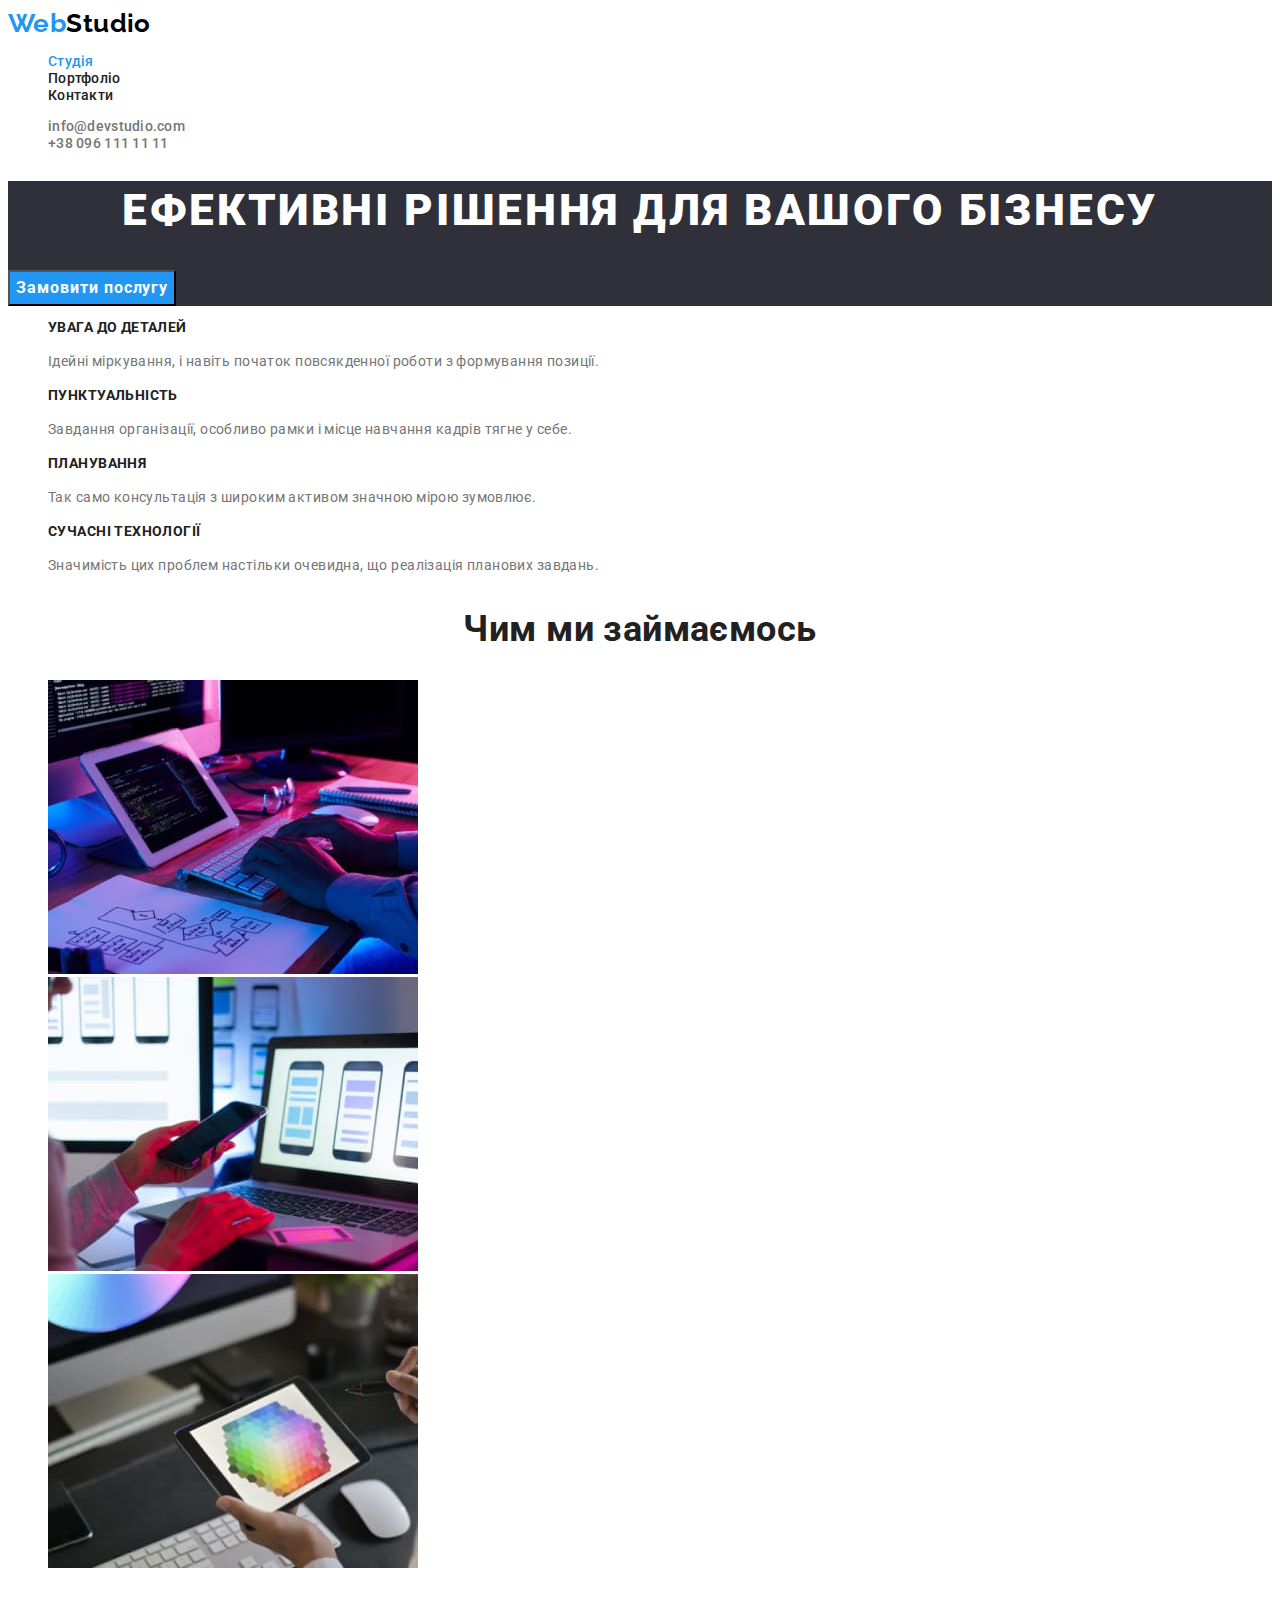
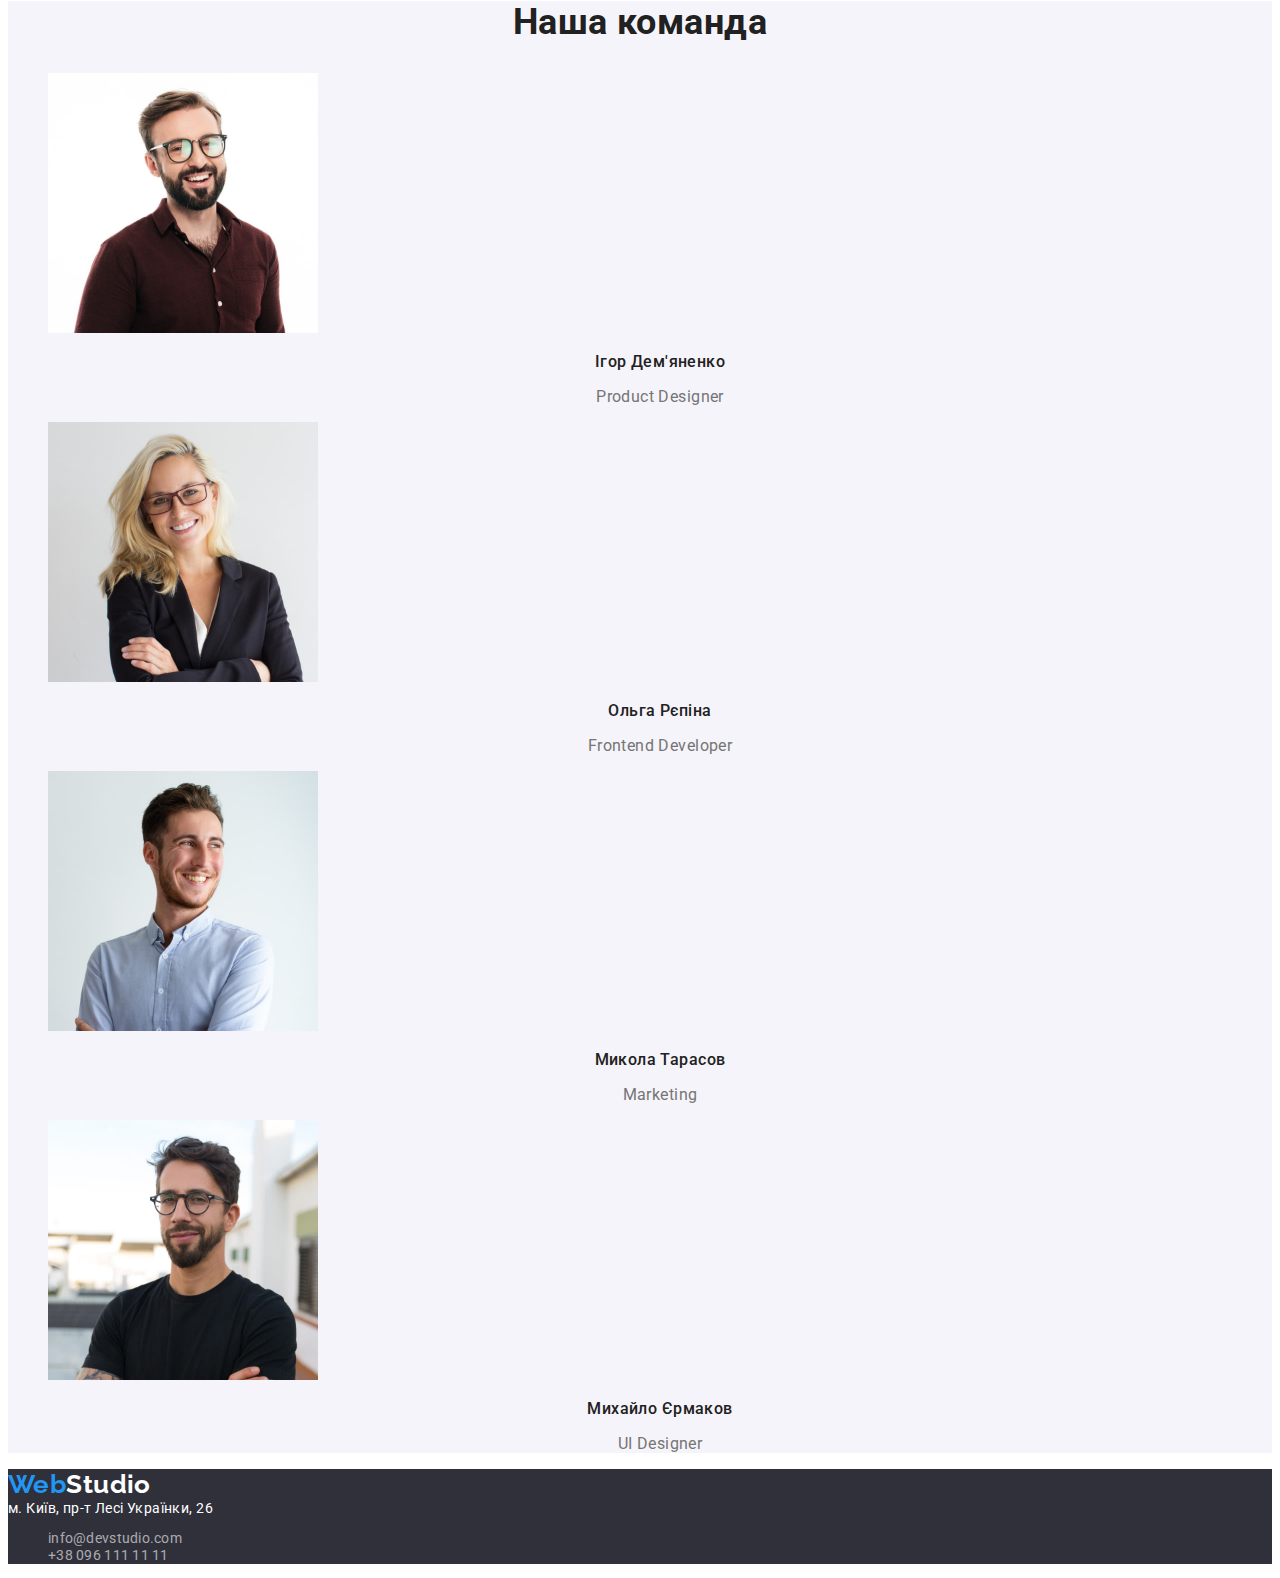
==== index.html @ 3697dd98 "Создание index.html" ====
<!DOCTYPE html>
<html lang="uk">
  <head>
    <meta charset="UTF-8" />
    <meta name="viewport" content="width=device-width, initial-scale=1.0" />
    <title>Головна</title>
    <link rel="preconnect" href="https://fonts.googleapis.com" />
    <link rel="preconnect" href="https://fonts.gstatic.com" crossorigin />
    <link
      href="https://fonts.googleapis.com/css2?family=Raleway:wght@700&family=Roboto:wght@400;500;700;900&display=swap"
      rel="stylesheet"
    />
    <link href="./css/styles.css" rel="stylesheet" />
  </head>
  <body>
    <!-- Шапка сайта -->
    <header class="page-header">
      <a class="header-logo" href=""> <span class="web">Web</span>Studio </a>
      <nav class="site-nav">
        <ul class="nav-list">
          <li><a class="nav-current" href="./index.html">Студія</a></li>
          <li><a class="nav" href="./portfolio.html">Портфоліо</a></li>
          <li><a class="nav" href="">Контакти</a></li>
        </ul>
      </nav>
      <ul class="header-contact-list">
        <li>
          <a class="header-contact-element" href="mailto:info@devstudio.com"
            >info@devstudio.com</a
          >
        </li>
        <li>
          <a class="header-contact-element" href="tel:+38-096-111-11-11"
            >+38 096 111 11 11</a
          >
        </li>
      </ul>
    </header>

    <main>
      <!-- Герой -->
      <section class="order-section">
        <h1 class="order-section-header">
          ЕФЕКТИВНІ РІШЕННЯ ДЛЯ ВАШОГО БІЗНЕСУ
        </h1>
        <button class="order-section-button" type="button">
          Замовити послугу
        </button>
      </section>

      <!-- Особенности -->
      <section class="features-section">
        <h2 class="visually-hidden">Особливості</h2>

        <ul class="feature-list">
          <li class="feature-element">
            <h3 class="feature-header">УВАГА ДО ДЕТАЛЕЙ</h3>
            <p class="feature-text">
              Ідейні міркування, і навіть початок повсякденної роботи з
              формування позиції.
            </p>
          </li>
          <li class="feature-element">
            <h3 class="feature-header">ПУНКТУАЛЬНІСТЬ</h3>
            <p class="feature-text">
              Завдання організації, особливо рамки і місце навчання кадрів тягне
              у себе.
            </p>
          </li>
          <li class="feature-element">
            <h3 class="feature-header">ПЛАНУВАННЯ</h3>
            <p class="feature-text">
              Так само консультація з широким активом значною мірою зумовлює.
            </p>
          </li>
          <li class="feature-element">
            <h3 class="feature-header">СУЧАСНІ ТЕХНОЛОГІЇ</h3>
            <p class="feature-text">
              Значимість цих проблем настільки очевидна, що реалізація планових
              завдань.
            </p>
          </li>
        </ul>
      </section>

      <!-- Примеры работ -->
      <section class="examples-section">
        <h2 class="example-header">Чим ми займаємось</h2>

        <ul class="example-list">
          <li class="example-image">
            <img
              src="./images/Programming.jpg"
              alt="Програмування"
              width="370"
            />
          </li>
          <li class="example-image">
            <img src="./images/Planning.jpg" alt="Планування" width="370" />
          </li>
          <li class="example-image">
            <img
              src="./images/Visualization.jpg"
              alt="Візуалізація"
              width="370"
            />
          </li>
        </ul>
      </section>

      <!-- Наша Команда -->
      <section class="team-section">
        <h2 class="team-header">Наша команда</h2>

        <ul class="team-list">
          <li class="team-element">
            <a href=""
              ><img
                class="team-person"
                src="./images/Product_Designer.jpg"
                alt="Product Designer"
                width="270"
            /></a>
            <h3 class="team-person-name">Ігор Дем'яненко</h3>
            <p class="team-person-position">Product Designer</p>
          </li>
          <li class="team-element">
            <a href=""
              ><img
                class="team-person"
                src="./images/Frontend_Developer.jpg"
                alt="Frontend Developer"
                width="270"
            /></a>
            <h3 class="team-person-name">Ольга Рєпіна</h3>
            <p class="team-person-position">Frontend Developer</p>
          </li>
          <li class="team-element">
            <a href=""
              ><img
                class="team-person"
                src="./images/Marketing.jpg"
                alt="Marketing"
                width="270"
            /></a>
            <h3 class="team-person-name">Микола Тарасов</h3>
            <p class="team-person-position">Marketing</p>
          </li>
          <li class="team-element">
            <a href=""
              ><img
                class="team-person"
                src="./images/UI_Designer.jpg"
                alt="UI Designer"
                width="270"
            /></a>
            <h3 class="team-person-name">Михайло Єрмаков</h3>
            <p class="team-person-position">UI Designer</p>
          </li>
        </ul>
      </section>
    </main>

    <!-- Футер -->
    <footer class="page-footer">
      <a class="footer-logo" href=""> <span class="web">Web</span>Studio </a>
      <address class="footer-contacts">
        <a
          class="footer-adress"
          href="https://www.google.com/maps/d/viewer?mid=10uSM3H-mIU3GznYo2szRIEphczw&hl=en_US&ll=50.42732700000001%2C30.538092&z=17"
          target="_blank"
          rel="noopener norefferer nofollow"
          >м. Київ, пр-т Лесі Українки, 26</a
        >
        <ul class="footer-contact-list">
          <li>
            <a class="footer-contact-element" href="mailto:info@devstudio.com"
              >info@devstudio.com</a
            >
          </li>
          <li>
            <a class="footer-contact-element" href="tel:+38-096-111-11-11"
              >+38 096 111 11 11</a
            >
          </li>
        </ul>
      </address>
    </footer>
  </body>
</html>
---- css/styles.css ----
:root {
  --darkjunglegreen-color: #212121;
  --white-color: #ffffff;
  --boulder-color: #757575;
  --azure-color: #2196f3;
  --softpeach-color: #eeeeee;
  --black-color: #000000;
  --ghostwhite-color: #f5f4fa;
  --rgbawhitehigh-color: rgba(255, 255, 255, 0.6);
  --gunmetal-color: #2f303a;
  --dawnpink-color: #ececec;
  /* Заготовка к 4 ДЗ:
    --cloud-color: #c4c4c4;
    --rgbagunmetal-color: rgba(47, 48, 58, 0.4);
    --rgbawhitelow-color: rgba(255, 255, 255, 0.1);
    --nobel-color: #afb1b8; */
}

body {
  background-color: var(--white-color);
  color: var(--darkjunglegreen-color);

  font-family: Roboto, sans-serif;
  font-size: 14px;
  letter-spacing: 0.03em;
}

.visually-hidden {
  position: absolute;
  white-space: nowrap;
  width: 1px;
  height: 1px;
  overflow: hidden;
  border: 0;
  padding: 0;
  clip: rect(0 0 0 0);
  clip-path: inset(50%);
  margin: -1px;
}

.nav-list,
.feature-list,
.example-list,
.team-list,
.filter-list,
.portfolio-list,
.navigation-list,
.footer-contact-list,
.header-contact-list {
  list-style: none;
}

/* Header */

.header-logo,
.footer-logo {
  font-family: 'Raleway', sans-serif;
  font-weight: 700;
  font-size: 26px;
  line-height: 1.19;
  text-decoration: none;
  font-style: normal;

  color: var(--black-color);
  cursor: default;
}

.web {
  color: var(--azure-color);
}

/* Main page */

.nav {
  font-weight: 500;
  line-height: 1.14;
  letter-spacing: 0.02em;

  text-decoration: none;

  color: var(--darkjunglegreen-color);
}

.nav:hover,
.nav:focus {
  color: var(--azure-color);
}

.nav-current {
  font-weight: 500;
  line-height: 1.14;
  letter-spacing: 0.02em;

  text-decoration: none;

  color: var(--azure-color);
}

.nav-current:hover,
.nav-current:focus {
  color: var(--azure-color);
}

.header-contact-element {
  font-weight: 500;
  line-height: 1.14;
  letter-spacing: 0.02em;
  text-decoration: none;

  color: var(--boulder-color);
}

.header-contact-element:hover,
.header-contact-element:focus {
  color: var(--azure-color);
}

.order-section {
  background-color: var(--gunmetal-color);
}

.order-section-header {
  font-weight: 900;
  font-size: 44px;
  line-height: 1.36;

  text-align: center;
  letter-spacing: 0.06em;
  text-transform: uppercase;

  color: var(--white-color);
}

.order-section-button {
  font-family: 'Roboto', sans-serif;
  font-weight: 700;
  font-size: 16px;
  line-height: 1.87;
  letter-spacing: 0.06em;

  color: var(--white-color);
  background-color: var(--azure-color);
  cursor: pointer;
}

.order-section-button:hover,
.order-section-button:focus {
  background-color: #007ec7;
  cursor: pointer;
}

.feature-header {
  font-weight: 700;
  font-size: 14px;
  line-height: 1.14;
  text-transform: uppercase;

  color: var(--darkjunglegreen-color);
}

.feature-text {
  line-height: 1.71;

  font-style: normal;

  color: var(--boulder-color);
}

.example-header,
.team-header {
  font-weight: 700;
  font-size: 36px;
  line-height: 1.17;
  text-align: center;

  color: var(--darkjunglegreen-color);
}

.team-section {
  background-color: var(--ghostwhite-color);
}

.team-person-name {
  font-weight: 500;
  font-size: 16px;
  line-height: 1.19;

  text-align: center;

  color: var(--darkjunglegreen-color);
}

.team-person-position {
  font-size: 16px;
  line-height: 1.19;

  text-align: center;
  font-style: normal;

  color: var(--boulder-color);
}

/* Portfolio page */
.portfolio-main {
  border-top: 1px solid var(--white-color);
}

.filter-button {
  font-family: 'Roboto', sans-serif;
  font-weight: 500;
  font-size: 16px;
  line-height: 1.62;
  letter-spacing: 0.03em;

  border-radius: 4px;

  color: var(--darkjunglegreen-color);
  background-color: var(--ghostwhite-color);
  border: none;
}
.filter-button:hover,
.filter-button:focus {
  color: var(--white-color);
  background-color: var(--azure-color);
  cursor: pointer;
}

.portfolio-element {
  border: 1px solid var(--dawnpink-color);
}

.portfolio-element-name {
  font-weight: 700;
  font-size: 18px;
  line-height: 2;
  letter-spacing: 0.06em;

  color: var(--darkjunglegreen-color);
}

.portfolio-element-text {
  font-size: 16px;
  line-height: 1.88;
  font-style: normal;

  color: var(--boulder-color);
}
/* Footer */

.page-footer {
  background-color: var(--gunmetal-color);
}

.footer-logo {
  color: var(--white-color);
}

.footer-adress {
  line-height: 1.17;
  text-decoration: none;
  font-style: normal;

  color: var(--white-color);
}

.footer-contact-element {
  line-height: 1.14;
  letter-spacing: 0.02em;
  text-decoration: none;
  font-style: normal;

  color: var(--rgbawhitehigh-color);
}

.footer-contact-element:hover .footer-contact-element:focus {
  color: var(--azure-color);
}
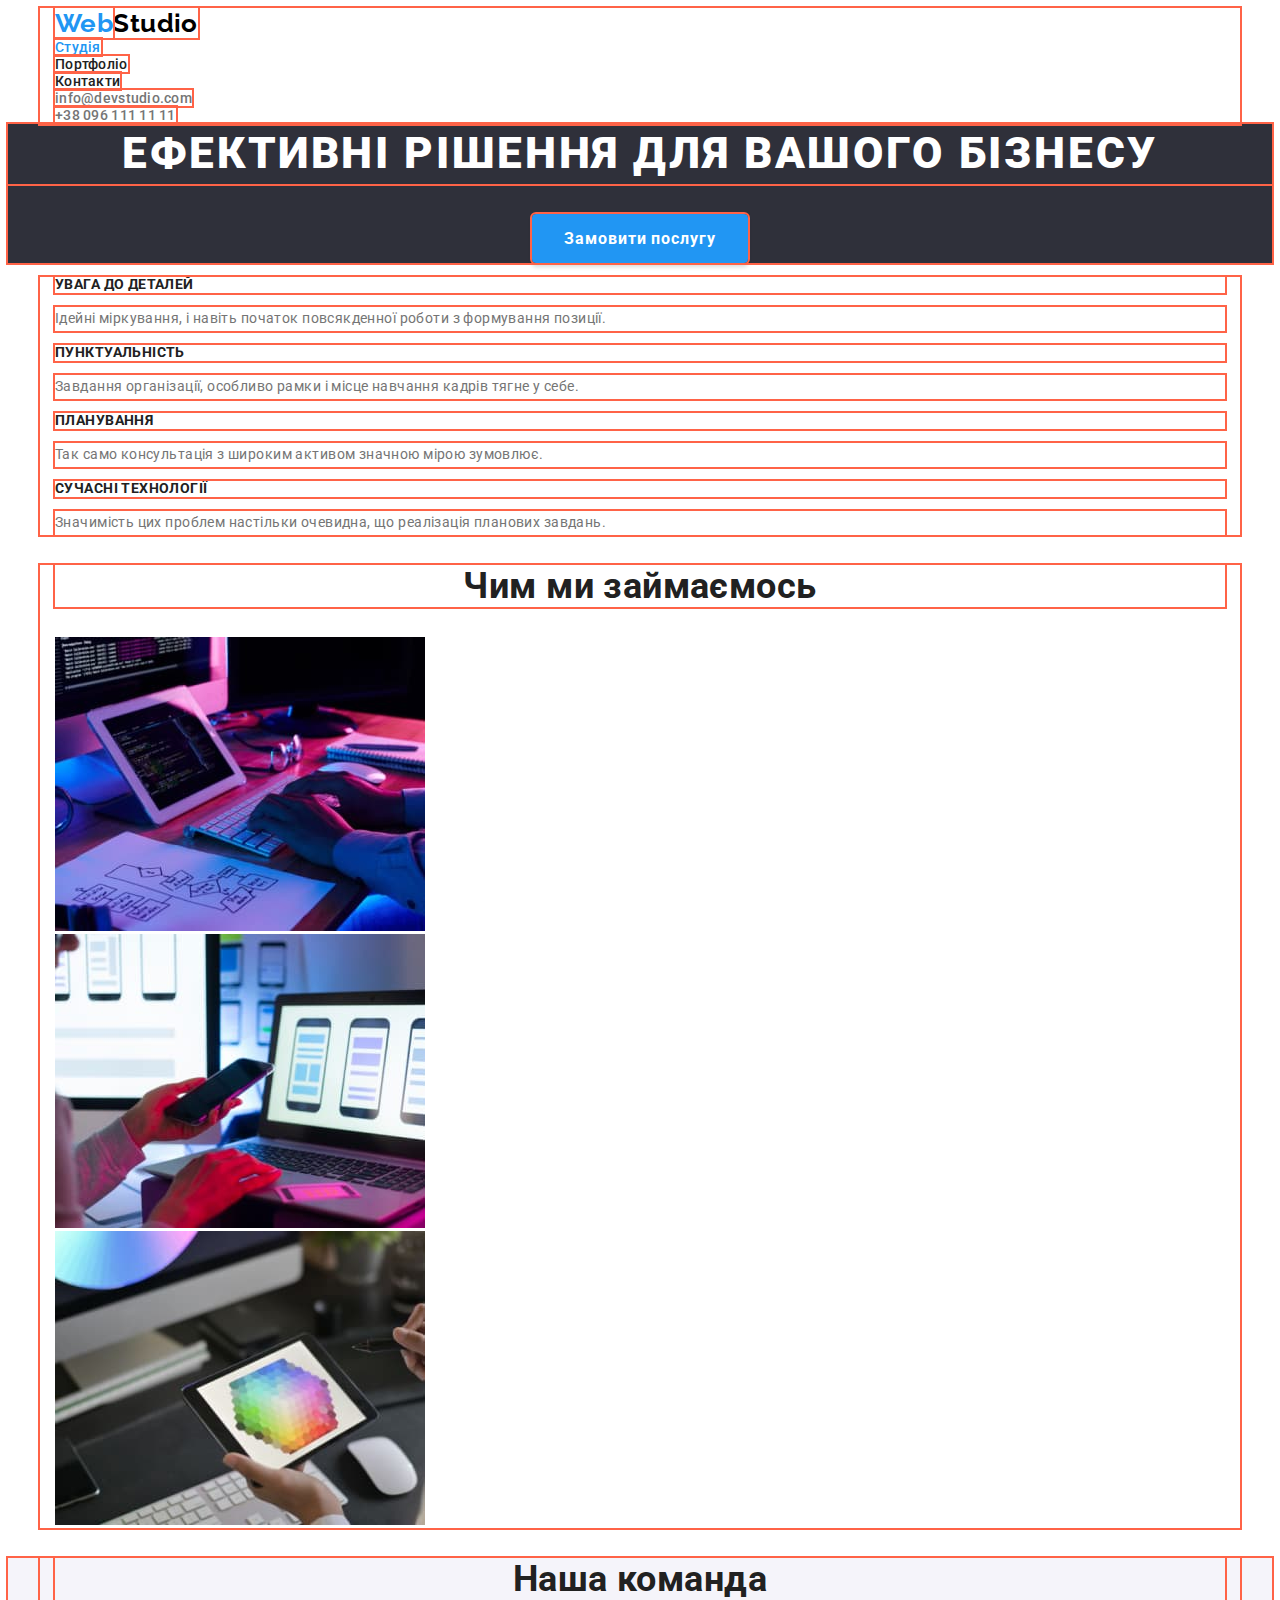
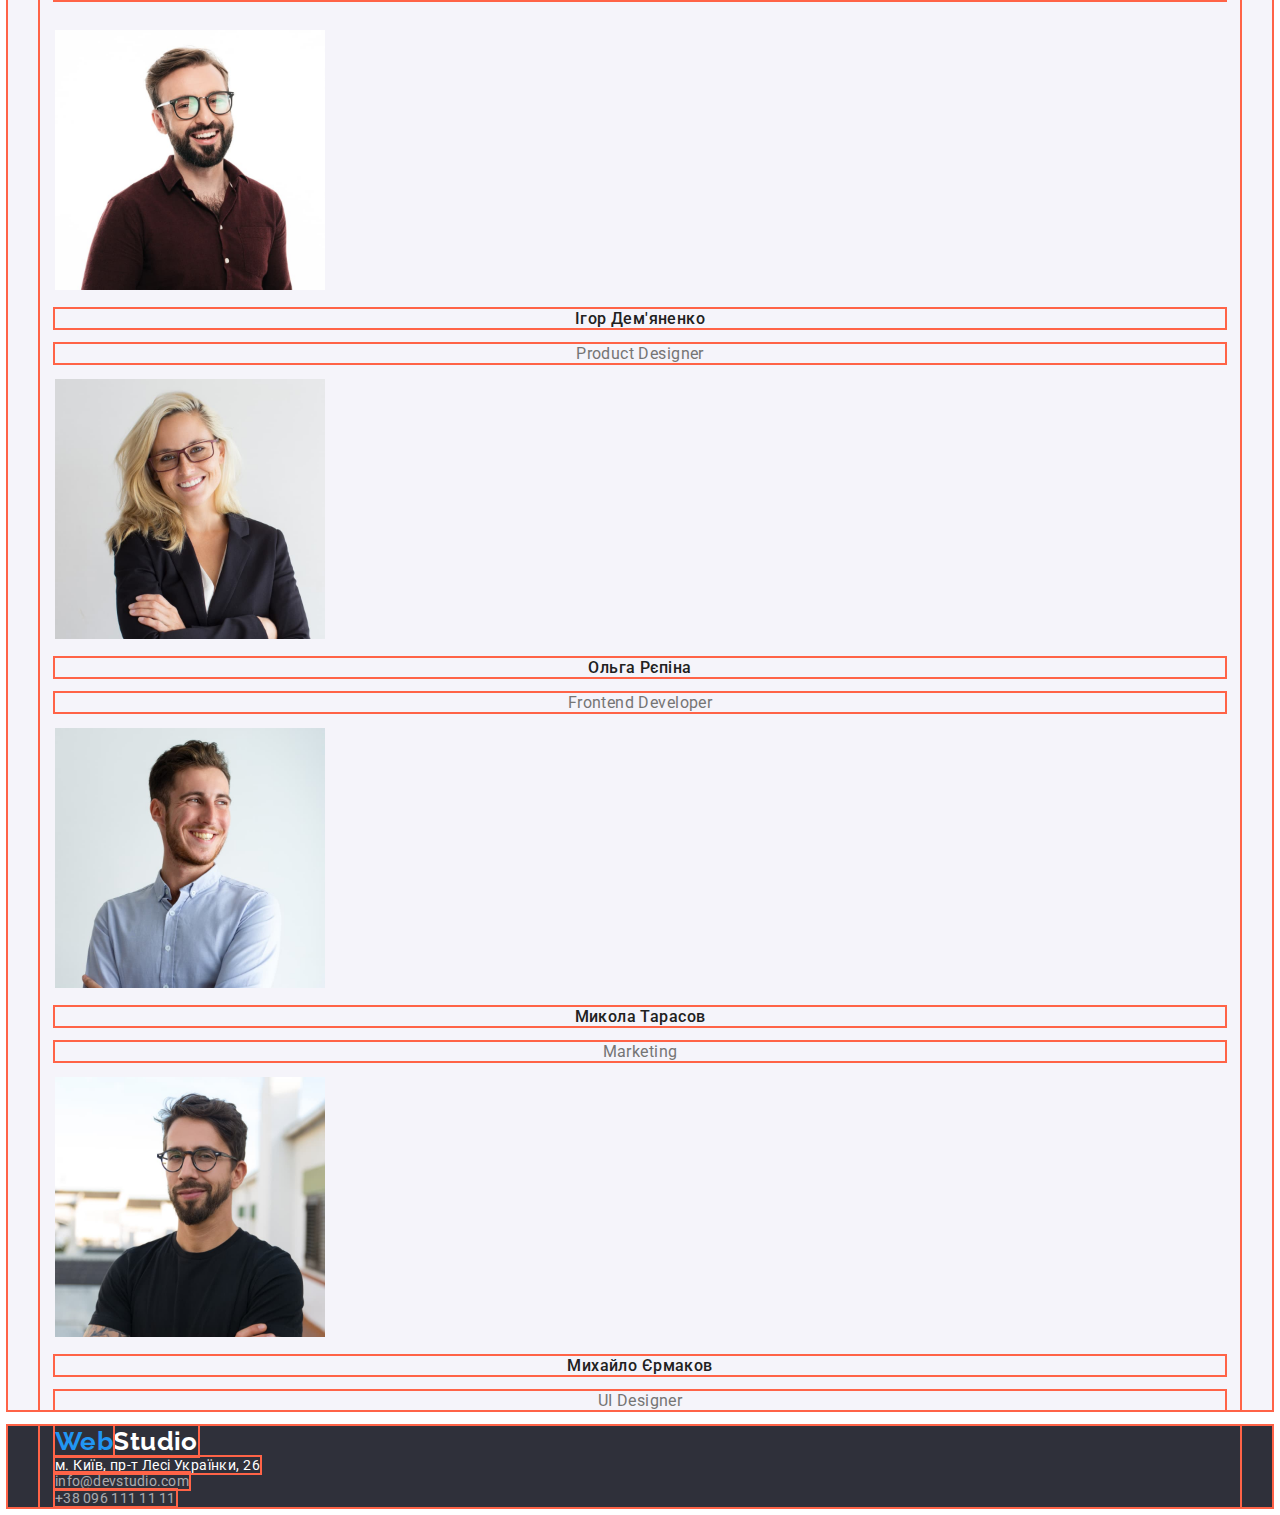
==== commit 5c21549b: "Добавление разметки" ====
--- a/index.html
+++ b/index.html
@@ -10,11 +10,13 @@
       href="https://fonts.googleapis.com/css2?family=Raleway:wght@700&family=Roboto:wght@400;500;700;900&display=swap"
       rel="stylesheet"
     />
+    <link rel="stylesheet" href="https://cdnjs.cloudflare.com/ajax/libs/modern-normalize/1.1.0/modern-normalize.min.css" integrity="sha512-wpPYUAdjBVSE4KJnH1VR1HeZfpl1ub8YT/NKx4PuQ5NmX2tKuGu6U/JRp5y+Y8XG2tV+wKQpNHVUX03MfMFn9Q==" crossorigin="anonymous" referrerpolicy="no-referrer" />
     <link href="./css/styles.css" rel="stylesheet" />
   </head>
   <body>
-    <!-- Шапка сайта -->
+    <!-- Шапка сайта -->  
     <header class="page-header">
+      <div class="container">
       <a class="header-logo" href=""> <span class="web">Web</span>Studio </a>
       <nav class="site-nav">
         <ul class="nav-list">
@@ -35,8 +37,9 @@
           >
         </li>
       </ul>
+    </div>
     </header>
-
+  
     <main>
       <!-- Герой -->
       <section class="order-section">
@@ -50,8 +53,8 @@
 
       <!-- Особенности -->
       <section class="features-section">
+        <div class="container">
         <h2 class="visually-hidden">Особливості</h2>
-
         <ul class="feature-list">
           <li class="feature-element">
             <h3 class="feature-header">УВАГА ДО ДЕТАЛЕЙ</h3>
@@ -81,12 +84,13 @@
             </p>
           </li>
         </ul>
+      </div>
       </section>
 
       <!-- Примеры работ -->
       <section class="examples-section">
-        <h2 class="example-header">Чим ми займаємось</h2>
-
+        <div class="container">
+          <h2 class="example-header">Чим ми займаємось</h2>
         <ul class="example-list">
           <li class="example-image">
             <img
@@ -106,12 +110,13 @@
             />
           </li>
         </ul>
+      </div>
       </section>
 
       <!-- Наша Команда -->
       <section class="team-section">
+      <div class="container"> 
         <h2 class="team-header">Наша команда</h2>
-
         <ul class="team-list">
           <li class="team-element">
             <a href=""
@@ -158,11 +163,13 @@
             <p class="team-person-position">UI Designer</p>
           </li>
         </ul>
+      </div>
       </section>
     </main>
 
     <!-- Футер -->
     <footer class="page-footer">
+      <div class="container">
       <a class="footer-logo" href=""> <span class="web">Web</span>Studio </a>
       <address class="footer-contacts">
         <a
@@ -185,6 +192,7 @@
           </li>
         </ul>
       </address>
+    </div>
     </footer>
   </body>
 </html>
--- a/css/styles.css
+++ b/css/styles.css
@@ -23,7 +23,13 @@
   font-family: Roboto, sans-serif;
   font-size: 14px;
   letter-spacing: 0.03em;
-}
+  box-sizing: border-box;
+}
+
+.section {
+  padding: 94px 0;
+}
+
 
 .visually-hidden {
   position: absolute;
@@ -47,7 +53,22 @@
 .navigation-list,
 .footer-contact-list,
 .header-contact-list {
+  padding: 0;
+  margin: 0;
   list-style: none;
+}
+
+.h1, .h2, .h3, .p {
+  margin-top: 0;
+  margin-bottom: 0;
+}
+
+.container {
+  box-sizing: border-box;
+  width: 1200px;
+  margin: 0 auto;
+  padding: 0 15px;
+  outline: 2px solid tomato;
 }
 
 /* Header */
@@ -63,10 +84,12 @@
 
   color: var(--black-color);
   cursor: default;
+  outline: 2px solid tomato;
 }
 
 .web {
   color: var(--azure-color);
+  outline: 2px solid tomato;
 }
 
 /* Main page */
@@ -79,6 +102,7 @@
   text-decoration: none;
 
   color: var(--darkjunglegreen-color);
+  outline: 2px solid tomato;
 }
 
 .nav:hover,
@@ -94,6 +118,7 @@
   text-decoration: none;
 
   color: var(--azure-color);
+  outline: 2px solid tomato;
 }
 
 .nav-current:hover,
@@ -108,6 +133,7 @@
   text-decoration: none;
 
   color: var(--boulder-color);
+  outline: 2px solid tomato;
 }
 
 .header-contact-element:hover,
@@ -116,19 +142,23 @@
 }
 
 .order-section {
+  text-align: center;
   background-color: var(--gunmetal-color);
+  outline: 2px solid tomato;
 }
 
 .order-section-header {
+  margin-top: 0;
+  margin-bottom: 30px;
   font-weight: 900;
   font-size: 44px;
   line-height: 1.36;
 
-  text-align: center;
   letter-spacing: 0.06em;
   text-transform: uppercase;
 
   color: var(--white-color);
+  outline: 2px solid tomato;
 }
 
 .order-section-button {
@@ -137,10 +167,16 @@
   font-size: 16px;
   line-height: 1.87;
   letter-spacing: 0.06em;
-
+  
+  border-radius: 4px;
+  padding: 10px 32px;
+  border: none;
+
+  box-shadow: 0px 4px 4px rgba(0, 0, 0, 0.15);
   color: var(--white-color);
   background-color: var(--azure-color);
   cursor: pointer;
+  outline: 2px solid tomato;
 }
 
 .order-section-button:hover,
@@ -156,6 +192,7 @@
   text-transform: uppercase;
 
   color: var(--darkjunglegreen-color);
+  outline: 2px solid tomato;
 }
 
 .feature-text {
@@ -164,6 +201,7 @@
   font-style: normal;
 
   color: var(--boulder-color);
+  outline: 2px solid tomato;
 }
 
 .example-header,
@@ -174,10 +212,12 @@
   text-align: center;
 
   color: var(--darkjunglegreen-color);
+  outline: 2px solid tomato;
 }
 
 .team-section {
   background-color: var(--ghostwhite-color);
+  outline: 2px solid tomato;
 }
 
 .team-person-name {
@@ -188,6 +228,7 @@
   text-align: center;
 
   color: var(--darkjunglegreen-color);
+  outline: 2px solid tomato;
 }
 
 .team-person-position {
@@ -198,11 +239,13 @@
   font-style: normal;
 
   color: var(--boulder-color);
+  outline: 2px solid tomato;
 }
 
 /* Portfolio page */
 .portfolio-main {
   border-top: 1px solid var(--white-color);
+  outline: 2px solid tomato;
 }
 
 .filter-button {
@@ -211,13 +254,17 @@
   font-size: 16px;
   line-height: 1.62;
   letter-spacing: 0.03em;
+  text-align: center;
 
   border-radius: 4px;
+  padding: 6px 22px;
 
   color: var(--darkjunglegreen-color);
   background-color: var(--ghostwhite-color);
   border: none;
-}
+  outline: 2px solid tomato;
+}
+
 .filter-button:hover,
 .filter-button:focus {
   color: var(--white-color);
@@ -225,8 +272,33 @@
   cursor: pointer;
 }
 
+.filter-button-active {
+  font-family: 'Roboto', sans-serif;
+  font-weight: 500;
+  font-size: 16px;
+  line-height: 1.62;
+  letter-spacing: 0.03em;
+  text-align: center;
+
+  border-radius: 4px;
+  padding: 6px 25px;
+  box-shadow: 0px 3px 1px rgba(0, 0, 0, 0.1), 0px 1px 2px rgba(0, 0, 0, 0.08), 0px 2px 2px rgba(0, 0, 0, 0.12); 
+
+  color: var(--white-color);
+  background-color: var(--azure-color);
+  border: none;
+  outline: 2px solid tomato;
+}
+
+.filter-button-active:hover,
+.filter-button-active:focus {
+  background-color: #007ec7;
+  cursor: pointer;
+}
+
 .portfolio-element {
   border: 1px solid var(--dawnpink-color);
+  outline: 2px solid tomato;
 }
 
 .portfolio-element-name {
@@ -236,6 +308,7 @@
   letter-spacing: 0.06em;
 
   color: var(--darkjunglegreen-color);
+  outline: 2px solid tomato;
 }
 
 .portfolio-element-text {
@@ -244,15 +317,18 @@
   font-style: normal;
 
   color: var(--boulder-color);
+  outline: 2px solid tomato;
 }
 /* Footer */
 
 .page-footer {
   background-color: var(--gunmetal-color);
+  outline: 2px solid tomato;
 }
 
 .footer-logo {
   color: var(--white-color);
+  outline: 2px solid tomato;
 }
 
 .footer-adress {
@@ -261,6 +337,7 @@
   font-style: normal;
 
   color: var(--white-color);
+  outline: 2px solid tomato;
 }
 
 .footer-contact-element {
@@ -270,8 +347,10 @@
   font-style: normal;
 
   color: var(--rgbawhitehigh-color);
-}
-
-.footer-contact-element:hover .footer-contact-element:focus {
-  color: var(--azure-color);
-}
+  outline: 2px solid tomato;
+}
+
+.footer-contact-element:hover 
+.footer-contact-element:focus {
+  color: var(--azure-color);
+}
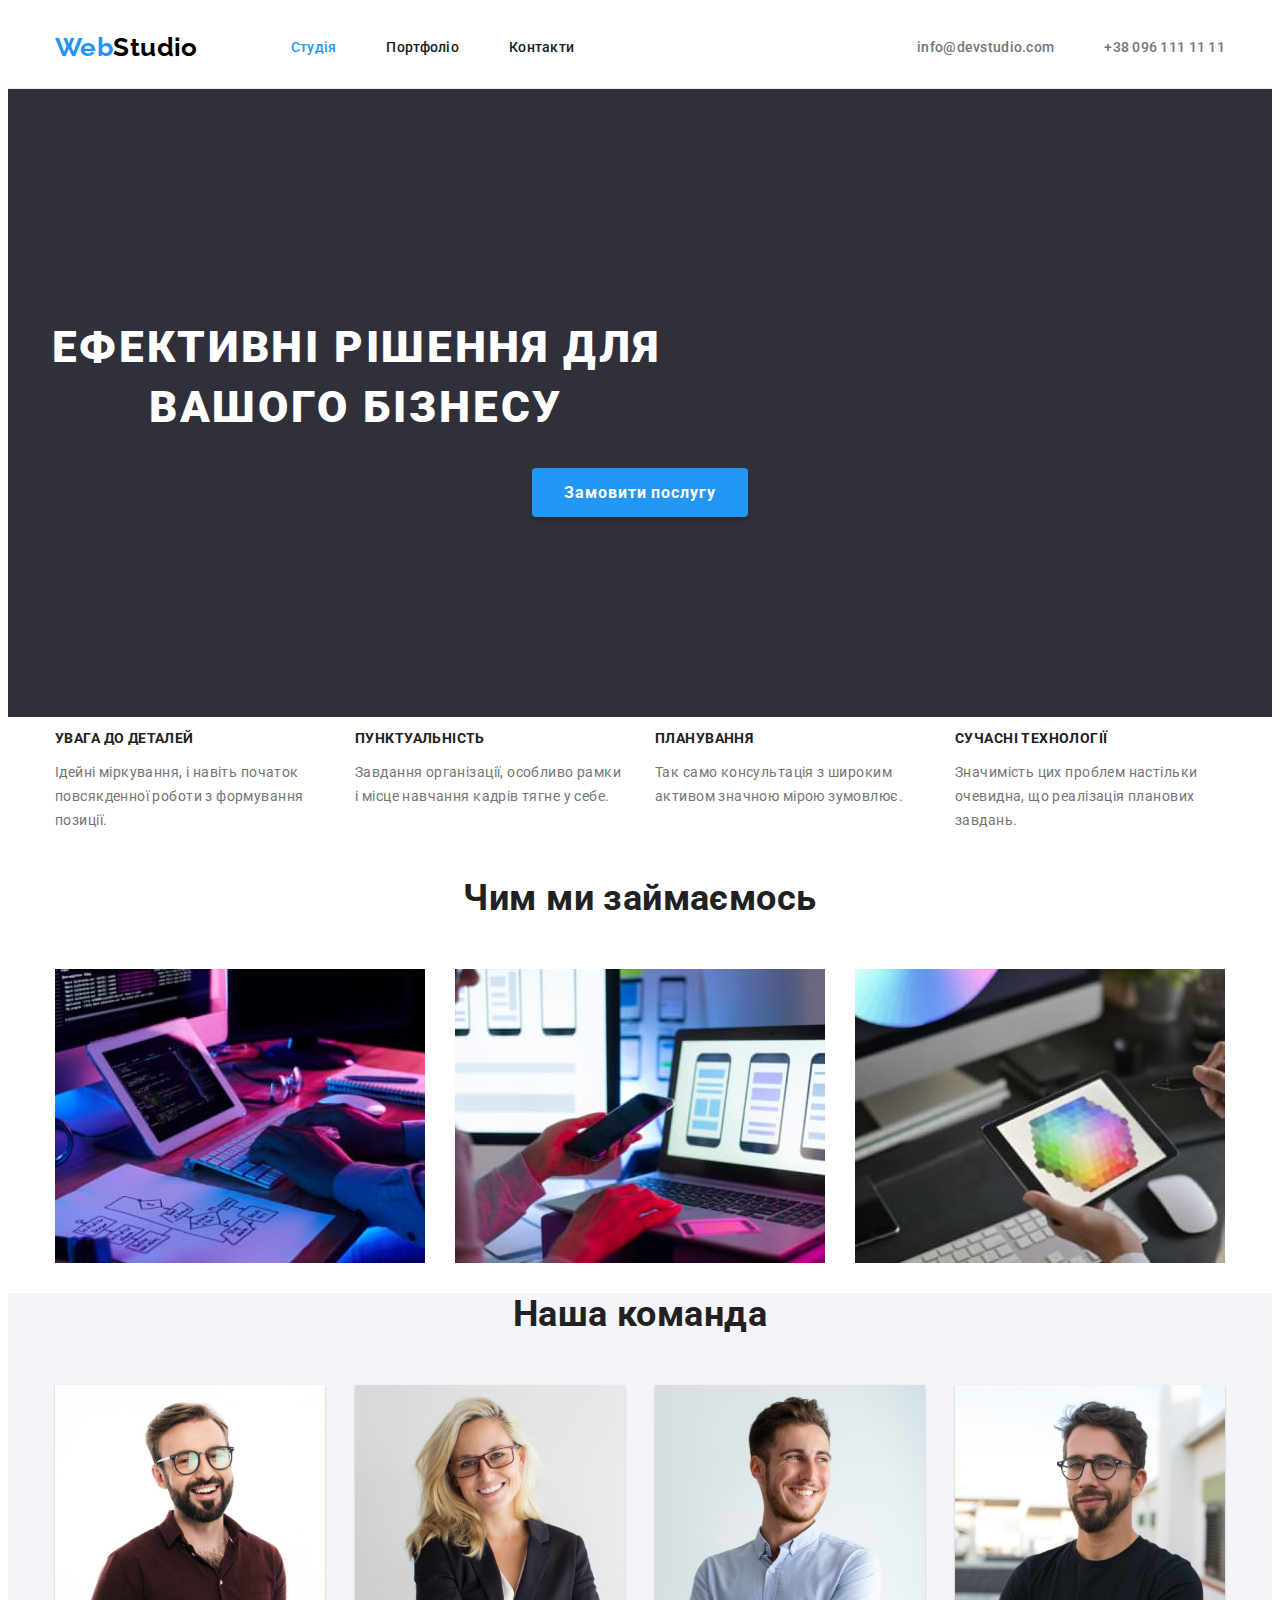
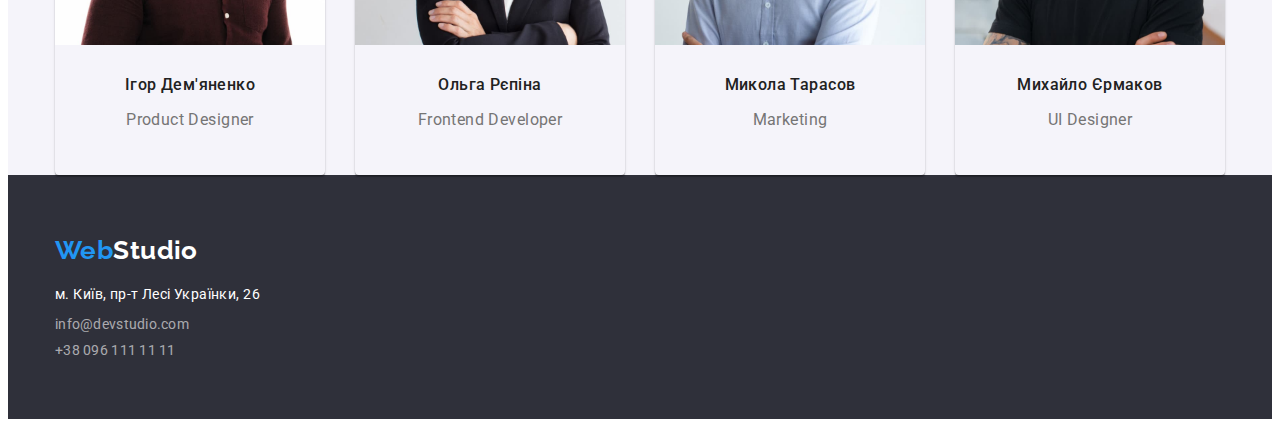
==== commit ffc546dc: "Добавление разметки" ====
--- a/index.html
+++ b/index.html
@@ -16,7 +16,7 @@
   <body>
     <!-- Шапка сайта -->  
     <header class="page-header">
-      <div class="container">
+      <div class="container header-container">
       <a class="header-logo" href=""> <span class="web">Web</span>Studio </a>
       <nav class="site-nav">
         <ul class="nav-list">
@@ -40,7 +40,7 @@
     </div>
     </header>
   
-    <main>
+    <main class="page-main">
       <!-- Герой -->
       <section class="order-section">
         <h1 class="order-section-header">
@@ -169,7 +169,7 @@
 
     <!-- Футер -->
     <footer class="page-footer">
-      <div class="container">
+      <div class="container footer-container">
       <a class="footer-logo" href=""> <span class="web">Web</span>Studio </a>
       <address class="footer-contacts">
         <a
--- a/css/styles.css
+++ b/css/styles.css
@@ -23,13 +23,11 @@
   font-family: Roboto, sans-serif;
   font-size: 14px;
   letter-spacing: 0.03em;
-  box-sizing: border-box;
 }
 
 .section {
   padding: 94px 0;
 }
-
 
 .visually-hidden {
   position: absolute;
@@ -40,7 +38,7 @@
   border: 0;
   padding: 0;
   clip: rect(0 0 0 0);
-  clip-path: inset(50%);
+  clip-path: inset(100%);
   margin: -1px;
 }
 
@@ -58,7 +56,8 @@
   list-style: none;
 }
 
-.h1, .h2, .h3, .p {
+.ul .h1, .h2, .h3, .p {
+  list-style: none;
   margin-top: 0;
   margin-bottom: 0;
 }
@@ -68,10 +67,28 @@
   width: 1200px;
   margin: 0 auto;
   padding: 0 15px;
-  outline: 2px solid tomato;
+}
+
+img {
+  display: block;
+  max-width: 100%;
+  height: auto;
 }
 
 /* Header */
+.page-header {
+  justify-content: center;
+  align-items: center;
+  border-bottom: 1px solid var(--dawnpink-color);
+}
+.container.header-container {
+  display: flex;
+  align-items: center;
+}
+.site-nav {
+  display: flex;
+  align-items: center;
+}
 
 .header-logo,
 .footer-logo {
@@ -84,12 +101,27 @@
 
   color: var(--black-color);
   cursor: default;
-  outline: 2px solid tomato;
+}
+
+.header-logo {
+  padding-top: 24px;
+  padding-bottom: 25px;
+}
+
+.nav-list {
+  margin-left: 93px;
+  display: flex;
+gap: 50px;
+}
+
+.header-contact-list {
+  display: flex;
+  gap: 50px;
+  margin-left: auto;
 }
 
 .web {
   color: var(--azure-color);
-  outline: 2px solid tomato;
 }
 
 /* Main page */
@@ -102,7 +134,6 @@
   text-decoration: none;
 
   color: var(--darkjunglegreen-color);
-  outline: 2px solid tomato;
 }
 
 .nav:hover,
@@ -118,7 +149,6 @@
   text-decoration: none;
 
   color: var(--azure-color);
-  outline: 2px solid tomato;
 }
 
 .nav-current:hover,
@@ -133,7 +163,6 @@
   text-decoration: none;
 
   color: var(--boulder-color);
-  outline: 2px solid tomato;
 }
 
 .header-contact-element:hover,
@@ -141,24 +170,28 @@
   color: var(--azure-color);
 }
 
+.page-main {
+  flex-direction: column;
+}
+
 .order-section {
   text-align: center;
+  padding: 200px 0;
   background-color: var(--gunmetal-color);
-  outline: 2px solid tomato;
 }
 
 .order-section-header {
-  margin-top: 0;
-  margin-bottom: 30px;
+  margin: 0, auto, 30px;
+  width: 696px;
   font-weight: 900;
   font-size: 44px;
   line-height: 1.36;
+ 
 
   letter-spacing: 0.06em;
   text-transform: uppercase;
 
   color: var(--white-color);
-  outline: 2px solid tomato;
 }
 
 .order-section-button {
@@ -176,13 +209,22 @@
   color: var(--white-color);
   background-color: var(--azure-color);
   cursor: pointer;
-  outline: 2px solid tomato;
 }
 
 .order-section-button:hover,
 .order-section-button:focus {
   background-color: #007ec7;
   cursor: pointer;
+}
+
+.feature-list {
+  display: flex;
+  width: 100%;
+  gap: 30px;
+}
+
+.feature-element {
+  width: 270px;
 }
 
 .feature-header {
@@ -192,16 +234,15 @@
   text-transform: uppercase;
 
   color: var(--darkjunglegreen-color);
-  outline: 2px solid tomato;
 }
 
 .feature-text {
   line-height: 1.71;
+  margin: 10px, 0, 0;
 
   font-style: normal;
 
   color: var(--boulder-color);
-  outline: 2px solid tomato;
 }
 
 .example-header,
@@ -212,15 +253,36 @@
   text-align: center;
 
   color: var(--darkjunglegreen-color);
-  outline: 2px solid tomato;
+}
+
+.team-header {
+  margin-bottom: 50px;
+}
+
+.example-list {
+  display: flex;
+  gap: 30px;
+  margin-top: 50px;
 }
 
 .team-section {
   background-color: var(--ghostwhite-color);
-  outline: 2px solid tomato;
+}
+
+.team-list {
+  display: flex;
+  gap: 30px;
+}
+
+.team-element {
+  box-shadow: 0px 1px 3px rgba(0, 0, 0, 0.12), 0px 1px 1px rgba(0, 0, 0, 0.14),
+  0px 2px 1px rgba(0, 0, 0, 0.2);
+border-radius: 0px 0px 4px 4px;
+
 }
 
 .team-person-name {
+  margin: 30px 0 10px;
   font-weight: 500;
   font-size: 16px;
   line-height: 1.19;
@@ -228,10 +290,10 @@
   text-align: center;
 
   color: var(--darkjunglegreen-color);
-  outline: 2px solid tomato;
 }
 
 .team-person-position {
+  padding-bottom: 30px;
   font-size: 16px;
   line-height: 1.19;
 
@@ -239,13 +301,18 @@
   font-style: normal;
 
   color: var(--boulder-color);
-  outline: 2px solid tomato;
 }
 
 /* Portfolio page */
 .portfolio-main {
   border-top: 1px solid var(--white-color);
-  outline: 2px solid tomato;
+}
+
+.filter-list {
+  display: flex;
+  justify-content: center;
+  gap: 8px;
+  margin-bottom: 50px;
 }
 
 .filter-button {
@@ -262,7 +329,6 @@
   color: var(--darkjunglegreen-color);
   background-color: var(--ghostwhite-color);
   border: none;
-  outline: 2px solid tomato;
 }
 
 .filter-button:hover,
@@ -287,7 +353,6 @@
   color: var(--white-color);
   background-color: var(--azure-color);
   border: none;
-  outline: 2px solid tomato;
 }
 
 .filter-button-active:hover,
@@ -296,19 +361,35 @@
   cursor: pointer;
 }
 
+.filter-section {
+  margin: auto;
+}
+
+.portfolio-list {
+display: flex;
+flex-wrap: wrap;
+gap: 30px;
+}
+
 .portfolio-element {
+  width: 370px;
   border: 1px solid var(--dawnpink-color);
-  outline: 2px solid tomato;
 }
 
 .portfolio-element-name {
+  margin-bottom: 4px;
   font-weight: 700;
   font-size: 18px;
   line-height: 2;
   letter-spacing: 0.06em;
 
   color: var(--darkjunglegreen-color);
-  outline: 2px solid tomato;
+}
+
+.text-container {
+  padding: 20px 24px;
+  border: 1px solid var(--dawnpink-color);
+  border-top: none;
 }
 
 .portfolio-element-text {
@@ -317,27 +398,36 @@
   font-style: normal;
 
   color: var(--boulder-color);
-  outline: 2px solid tomato;
 }
 /* Footer */
-
 .page-footer {
+  padding: 60px 0;
   background-color: var(--gunmetal-color);
-  outline: 2px solid tomato;
 }
 
 .footer-logo {
-  color: var(--white-color);
-  outline: 2px solid tomato;
+  width: 145px;
+  height: 31px;
+  color: var(--white-color);
 }
 
 .footer-adress {
+  margin-top: 20px;
+  display: block;
+  width: 231px;
+  height: 21px;
   line-height: 1.17;
   text-decoration: none;
   font-style: normal;
 
   color: var(--white-color);
-  outline: 2px solid tomato;
+}
+
+.footer-contact-list {
+  display: flex;
+  flex-direction: column;
+  margin-top: 9px;
+  gap: 9px;
 }
 
 .footer-contact-element {
@@ -347,7 +437,6 @@
   font-style: normal;
 
   color: var(--rgbawhitehigh-color);
-  outline: 2px solid tomato;
 }
 
 .footer-contact-element:hover 
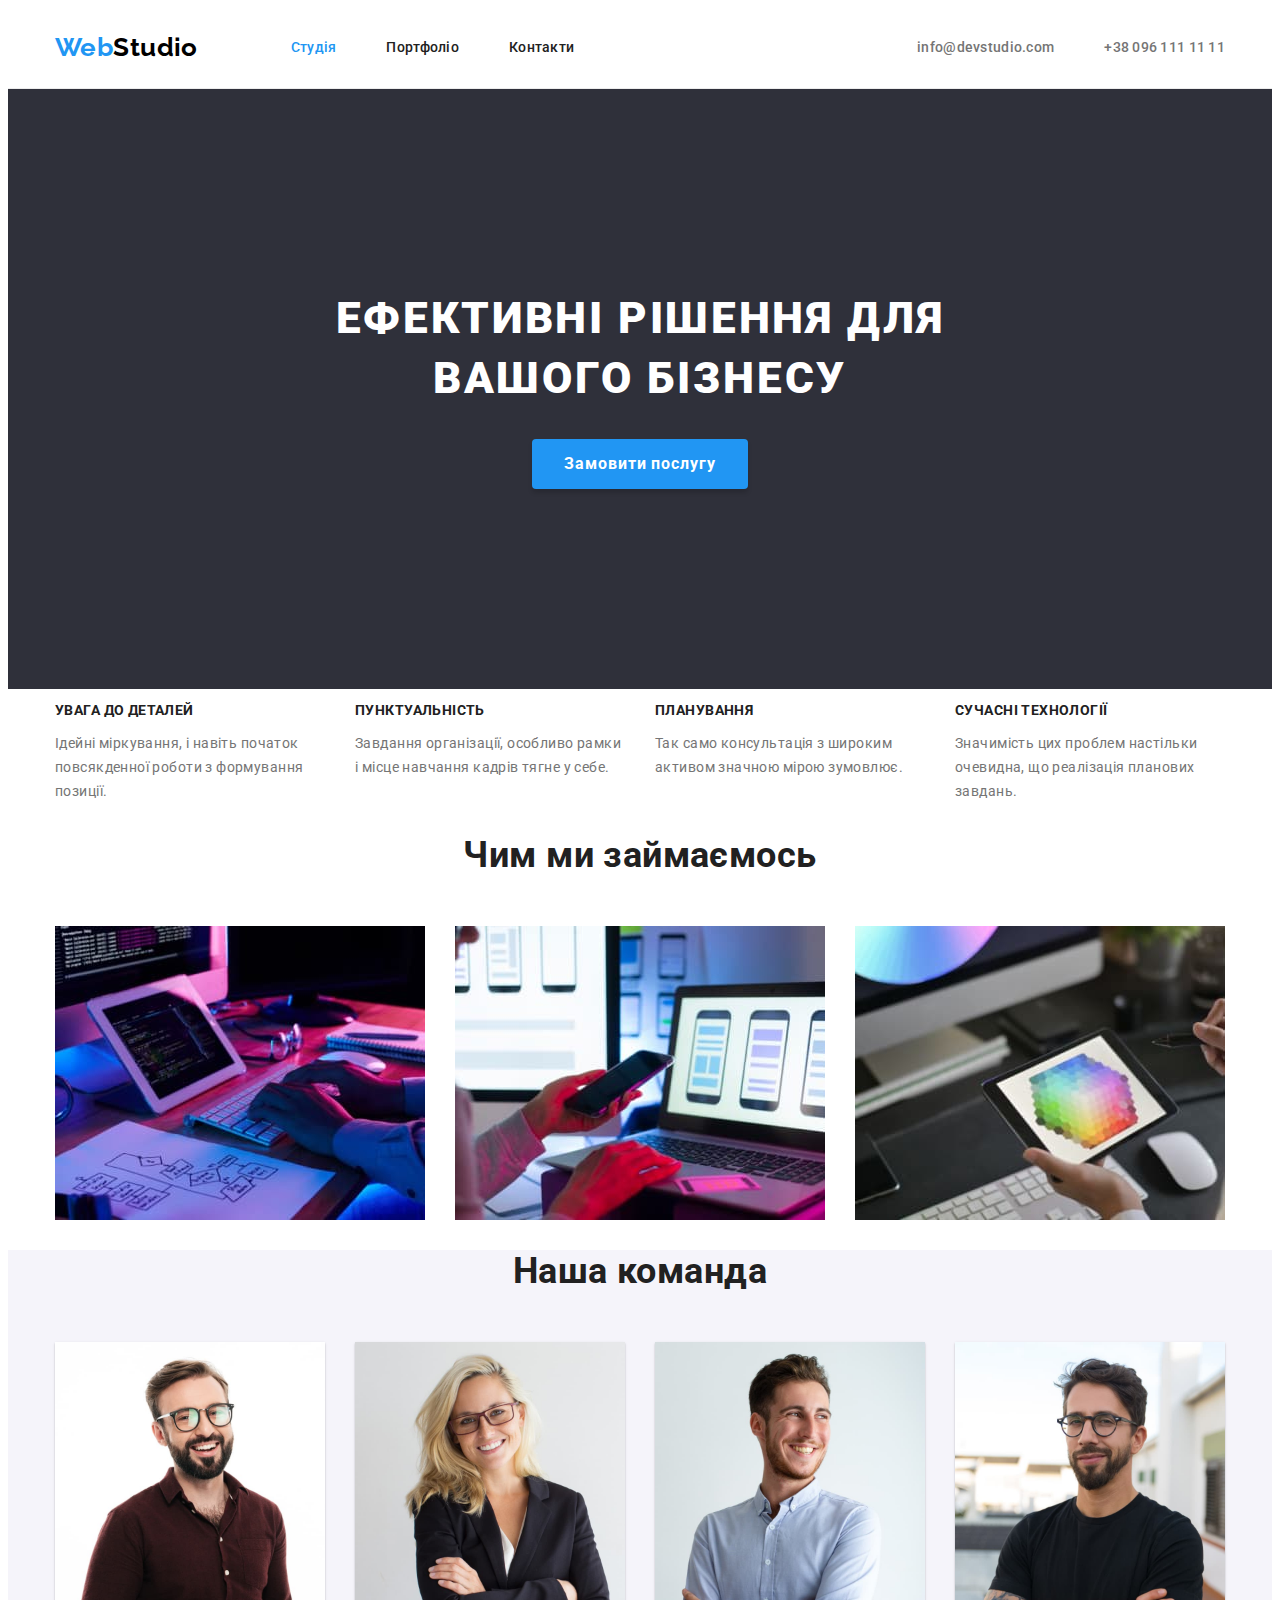
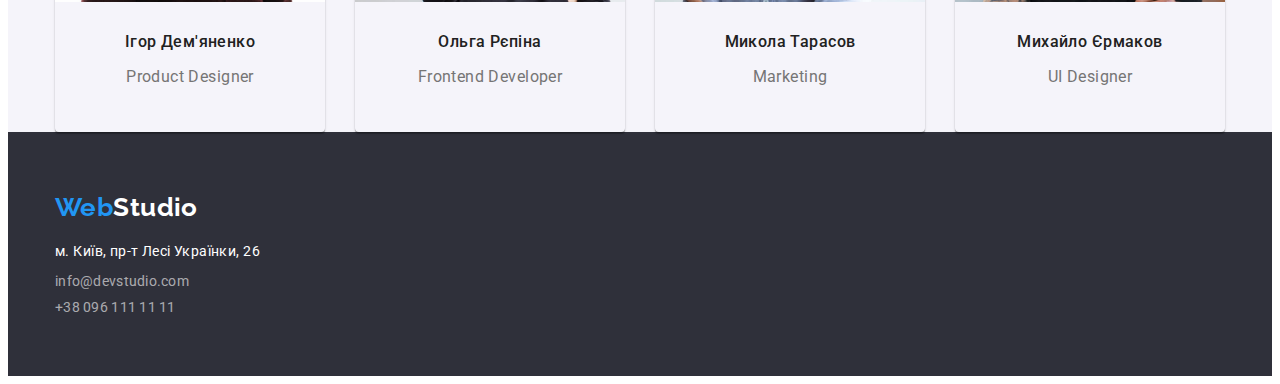
==== commit 1954a6bd: "Форматирование файла prettier" ====
--- a/index.html
+++ b/index.html
@@ -10,36 +10,42 @@
       href="https://fonts.googleapis.com/css2?family=Raleway:wght@700&family=Roboto:wght@400;500;700;900&display=swap"
       rel="stylesheet"
     />
-    <link rel="stylesheet" href="https://cdnjs.cloudflare.com/ajax/libs/modern-normalize/1.1.0/modern-normalize.min.css" integrity="sha512-wpPYUAdjBVSE4KJnH1VR1HeZfpl1ub8YT/NKx4PuQ5NmX2tKuGu6U/JRp5y+Y8XG2tV+wKQpNHVUX03MfMFn9Q==" crossorigin="anonymous" referrerpolicy="no-referrer" />
+    <link
+      rel="stylesheet"
+      href="https://cdnjs.cloudflare.com/ajax/libs/modern-normalize/1.1.0/modern-normalize.min.css"
+      integrity="sha512-wpPYUAdjBVSE4KJnH1VR1HeZfpl1ub8YT/NKx4PuQ5NmX2tKuGu6U/JRp5y+Y8XG2tV+wKQpNHVUX03MfMFn9Q=="
+      crossorigin="anonymous"
+      referrerpolicy="no-referrer"
+    />
     <link href="./css/styles.css" rel="stylesheet" />
   </head>
   <body>
-    <!-- Шапка сайта -->  
+    <!-- Шапка сайта -->
     <header class="page-header">
       <div class="container header-container">
-      <a class="header-logo" href=""> <span class="web">Web</span>Studio </a>
-      <nav class="site-nav">
-        <ul class="nav-list">
-          <li><a class="nav-current" href="./index.html">Студія</a></li>
-          <li><a class="nav" href="./portfolio.html">Портфоліо</a></li>
-          <li><a class="nav" href="">Контакти</a></li>
+        <a class="header-logo" href=""> <span class="web">Web</span>Studio </a>
+        <nav class="site-nav">
+          <ul class="nav-list">
+            <li><a class="nav-current" href="./index.html">Студія</a></li>
+            <li><a class="nav" href="./portfolio.html">Портфоліо</a></li>
+            <li><a class="nav" href="">Контакти</a></li>
+          </ul>
+        </nav>
+        <ul class="header-contact-list">
+          <li>
+            <a class="header-contact-element" href="mailto:info@devstudio.com"
+              >info@devstudio.com</a
+            >
+          </li>
+          <li>
+            <a class="header-contact-element" href="tel:+38-096-111-11-11"
+              >+38 096 111 11 11</a
+            >
+          </li>
         </ul>
-      </nav>
-      <ul class="header-contact-list">
-        <li>
-          <a class="header-contact-element" href="mailto:info@devstudio.com"
-            >info@devstudio.com</a
-          >
-        </li>
-        <li>
-          <a class="header-contact-element" href="tel:+38-096-111-11-11"
-            >+38 096 111 11 11</a
-          >
-        </li>
-      </ul>
-    </div>
+      </div>
     </header>
-  
+
     <main class="page-main">
       <!-- Герой -->
       <section class="order-section">
@@ -54,145 +60,145 @@
       <!-- Особенности -->
       <section class="features-section">
         <div class="container">
-        <h2 class="visually-hidden">Особливості</h2>
-        <ul class="feature-list">
-          <li class="feature-element">
-            <h3 class="feature-header">УВАГА ДО ДЕТАЛЕЙ</h3>
-            <p class="feature-text">
-              Ідейні міркування, і навіть початок повсякденної роботи з
-              формування позиції.
-            </p>
-          </li>
-          <li class="feature-element">
-            <h3 class="feature-header">ПУНКТУАЛЬНІСТЬ</h3>
-            <p class="feature-text">
-              Завдання організації, особливо рамки і місце навчання кадрів тягне
-              у себе.
-            </p>
-          </li>
-          <li class="feature-element">
-            <h3 class="feature-header">ПЛАНУВАННЯ</h3>
-            <p class="feature-text">
-              Так само консультація з широким активом значною мірою зумовлює.
-            </p>
-          </li>
-          <li class="feature-element">
-            <h3 class="feature-header">СУЧАСНІ ТЕХНОЛОГІЇ</h3>
-            <p class="feature-text">
-              Значимість цих проблем настільки очевидна, що реалізація планових
-              завдань.
-            </p>
-          </li>
-        </ul>
-      </div>
+          <h2 class="visually-hidden">Особливості</h2>
+          <ul class="feature-list">
+            <li class="feature-element">
+              <h3 class="feature-header">УВАГА ДО ДЕТАЛЕЙ</h3>
+              <p class="feature-text">
+                Ідейні міркування, і навіть початок повсякденної роботи з
+                формування позиції.
+              </p>
+            </li>
+            <li class="feature-element">
+              <h3 class="feature-header">ПУНКТУАЛЬНІСТЬ</h3>
+              <p class="feature-text">
+                Завдання організації, особливо рамки і місце навчання кадрів
+                тягне у себе.
+              </p>
+            </li>
+            <li class="feature-element">
+              <h3 class="feature-header">ПЛАНУВАННЯ</h3>
+              <p class="feature-text">
+                Так само консультація з широким активом значною мірою зумовлює.
+              </p>
+            </li>
+            <li class="feature-element">
+              <h3 class="feature-header">СУЧАСНІ ТЕХНОЛОГІЇ</h3>
+              <p class="feature-text">
+                Значимість цих проблем настільки очевидна, що реалізація
+                планових завдань.
+              </p>
+            </li>
+          </ul>
+        </div>
       </section>
 
       <!-- Примеры работ -->
       <section class="examples-section">
         <div class="container">
           <h2 class="example-header">Чим ми займаємось</h2>
-        <ul class="example-list">
-          <li class="example-image">
-            <img
-              src="./images/Programming.jpg"
-              alt="Програмування"
-              width="370"
-            />
-          </li>
-          <li class="example-image">
-            <img src="./images/Planning.jpg" alt="Планування" width="370" />
-          </li>
-          <li class="example-image">
-            <img
-              src="./images/Visualization.jpg"
-              alt="Візуалізація"
-              width="370"
-            />
-          </li>
-        </ul>
-      </div>
+          <ul class="example-list">
+            <li class="example-image">
+              <img
+                src="./images/Programming.jpg"
+                alt="Програмування"
+                width="370"
+              />
+            </li>
+            <li class="example-image">
+              <img src="./images/Planning.jpg" alt="Планування" width="370" />
+            </li>
+            <li class="example-image">
+              <img
+                src="./images/Visualization.jpg"
+                alt="Візуалізація"
+                width="370"
+              />
+            </li>
+          </ul>
+        </div>
       </section>
 
       <!-- Наша Команда -->
       <section class="team-section">
-      <div class="container"> 
-        <h2 class="team-header">Наша команда</h2>
-        <ul class="team-list">
-          <li class="team-element">
-            <a href=""
-              ><img
-                class="team-person"
-                src="./images/Product_Designer.jpg"
-                alt="Product Designer"
-                width="270"
-            /></a>
-            <h3 class="team-person-name">Ігор Дем'яненко</h3>
-            <p class="team-person-position">Product Designer</p>
-          </li>
-          <li class="team-element">
-            <a href=""
-              ><img
-                class="team-person"
-                src="./images/Frontend_Developer.jpg"
-                alt="Frontend Developer"
-                width="270"
-            /></a>
-            <h3 class="team-person-name">Ольга Рєпіна</h3>
-            <p class="team-person-position">Frontend Developer</p>
-          </li>
-          <li class="team-element">
-            <a href=""
-              ><img
-                class="team-person"
-                src="./images/Marketing.jpg"
-                alt="Marketing"
-                width="270"
-            /></a>
-            <h3 class="team-person-name">Микола Тарасов</h3>
-            <p class="team-person-position">Marketing</p>
-          </li>
-          <li class="team-element">
-            <a href=""
-              ><img
-                class="team-person"
-                src="./images/UI_Designer.jpg"
-                alt="UI Designer"
-                width="270"
-            /></a>
-            <h3 class="team-person-name">Михайло Єрмаков</h3>
-            <p class="team-person-position">UI Designer</p>
-          </li>
-        </ul>
-      </div>
+        <div class="container">
+          <h2 class="team-header">Наша команда</h2>
+          <ul class="team-list">
+            <li class="team-element">
+              <a href=""
+                ><img
+                  class="team-person"
+                  src="./images/Product_Designer.jpg"
+                  alt="Product Designer"
+                  width="270"
+              /></a>
+              <h3 class="team-person-name">Ігор Дем'яненко</h3>
+              <p class="team-person-position">Product Designer</p>
+            </li>
+            <li class="team-element">
+              <a href=""
+                ><img
+                  class="team-person"
+                  src="./images/Frontend_Developer.jpg"
+                  alt="Frontend Developer"
+                  width="270"
+              /></a>
+              <h3 class="team-person-name">Ольга Рєпіна</h3>
+              <p class="team-person-position">Frontend Developer</p>
+            </li>
+            <li class="team-element">
+              <a href=""
+                ><img
+                  class="team-person"
+                  src="./images/Marketing.jpg"
+                  alt="Marketing"
+                  width="270"
+              /></a>
+              <h3 class="team-person-name">Микола Тарасов</h3>
+              <p class="team-person-position">Marketing</p>
+            </li>
+            <li class="team-element">
+              <a href=""
+                ><img
+                  class="team-person"
+                  src="./images/UI_Designer.jpg"
+                  alt="UI Designer"
+                  width="270"
+              /></a>
+              <h3 class="team-person-name">Михайло Єрмаков</h3>
+              <p class="team-person-position">UI Designer</p>
+            </li>
+          </ul>
+        </div>
       </section>
     </main>
 
     <!-- Футер -->
     <footer class="page-footer">
       <div class="container footer-container">
-      <a class="footer-logo" href=""> <span class="web">Web</span>Studio </a>
-      <address class="footer-contacts">
-        <a
-          class="footer-adress"
-          href="https://www.google.com/maps/d/viewer?mid=10uSM3H-mIU3GznYo2szRIEphczw&hl=en_US&ll=50.42732700000001%2C30.538092&z=17"
-          target="_blank"
-          rel="noopener norefferer nofollow"
-          >м. Київ, пр-т Лесі Українки, 26</a
-        >
-        <ul class="footer-contact-list">
-          <li>
-            <a class="footer-contact-element" href="mailto:info@devstudio.com"
-              >info@devstudio.com</a
-            >
-          </li>
-          <li>
-            <a class="footer-contact-element" href="tel:+38-096-111-11-11"
-              >+38 096 111 11 11</a
-            >
-          </li>
-        </ul>
-      </address>
-    </div>
+        <a class="footer-logo" href=""> <span class="web">Web</span>Studio </a>
+        <address class="footer-contacts">
+          <a
+            class="footer-adress"
+            href="https://www.google.com/maps/d/viewer?mid=10uSM3H-mIU3GznYo2szRIEphczw&hl=en_US&ll=50.42732700000001%2C30.538092&z=17"
+            target="_blank"
+            rel="noopener norefferer nofollow"
+            >м. Київ, пр-т Лесі Українки, 26</a
+          >
+          <ul class="footer-contact-list">
+            <li>
+              <a class="footer-contact-element" href="mailto:info@devstudio.com"
+                >info@devstudio.com</a
+              >
+            </li>
+            <li>
+              <a class="footer-contact-element" href="tel:+38-096-111-11-11"
+                >+38 096 111 11 11</a
+              >
+            </li>
+          </ul>
+        </address>
+      </div>
     </footer>
   </body>
 </html>
--- a/css/styles.css
+++ b/css/styles.css
@@ -56,7 +56,11 @@
   list-style: none;
 }
 
-.ul .h1, .h2, .h3, .p {
+.ul,
+.h1,
+.h2,
+.h3,
+.p {
   list-style: none;
   margin-top: 0;
   margin-bottom: 0;
@@ -111,7 +115,7 @@
 .nav-list {
   margin-left: 93px;
   display: flex;
-gap: 50px;
+  gap: 50px;
 }
 
 .header-contact-list {
@@ -175,18 +179,20 @@
 }
 
 .order-section {
+  margin: auto;
+  max-width: 1600px;
   text-align: center;
   padding: 200px 0;
   background-color: var(--gunmetal-color);
 }
 
 .order-section-header {
-  margin: 0, auto, 30px;
+  display: block;
+  margin: 0 auto 30px;
   width: 696px;
   font-weight: 900;
   font-size: 44px;
   line-height: 1.36;
- 
 
   letter-spacing: 0.06em;
   text-transform: uppercase;
@@ -200,7 +206,7 @@
   font-size: 16px;
   line-height: 1.87;
   letter-spacing: 0.06em;
-  
+
   border-radius: 4px;
   padding: 10px 32px;
   border: none;
@@ -238,7 +244,7 @@
 
 .feature-text {
   line-height: 1.71;
-  margin: 10px, 0, 0;
+  margin: 10px 0 0;
 
   font-style: normal;
 
@@ -276,9 +282,8 @@
 
 .team-element {
   box-shadow: 0px 1px 3px rgba(0, 0, 0, 0.12), 0px 1px 1px rgba(0, 0, 0, 0.14),
-  0px 2px 1px rgba(0, 0, 0, 0.2);
-border-radius: 0px 0px 4px 4px;
-
+    0px 2px 1px rgba(0, 0, 0, 0.2);
+  border-radius: 0px 0px 4px 4px;
 }
 
 .team-person-name {
@@ -348,7 +353,8 @@
 
   border-radius: 4px;
   padding: 6px 25px;
-  box-shadow: 0px 3px 1px rgba(0, 0, 0, 0.1), 0px 1px 2px rgba(0, 0, 0, 0.08), 0px 2px 2px rgba(0, 0, 0, 0.12); 
+  box-shadow: 0px 3px 1px rgba(0, 0, 0, 0.1), 0px 1px 2px rgba(0, 0, 0, 0.08),
+    0px 2px 2px rgba(0, 0, 0, 0.12);
 
   color: var(--white-color);
   background-color: var(--azure-color);
@@ -366,9 +372,9 @@
 }
 
 .portfolio-list {
-display: flex;
-flex-wrap: wrap;
-gap: 30px;
+  display: flex;
+  flex-wrap: wrap;
+  gap: 30px;
 }
 
 .portfolio-element {
@@ -439,7 +445,6 @@
   color: var(--rgbawhitehigh-color);
 }
 
-.footer-contact-element:hover 
-.footer-contact-element:focus {
-  color: var(--azure-color);
-}
+.footer-contact-element:hover .footer-contact-element:focus {
+  color: var(--azure-color);
+}
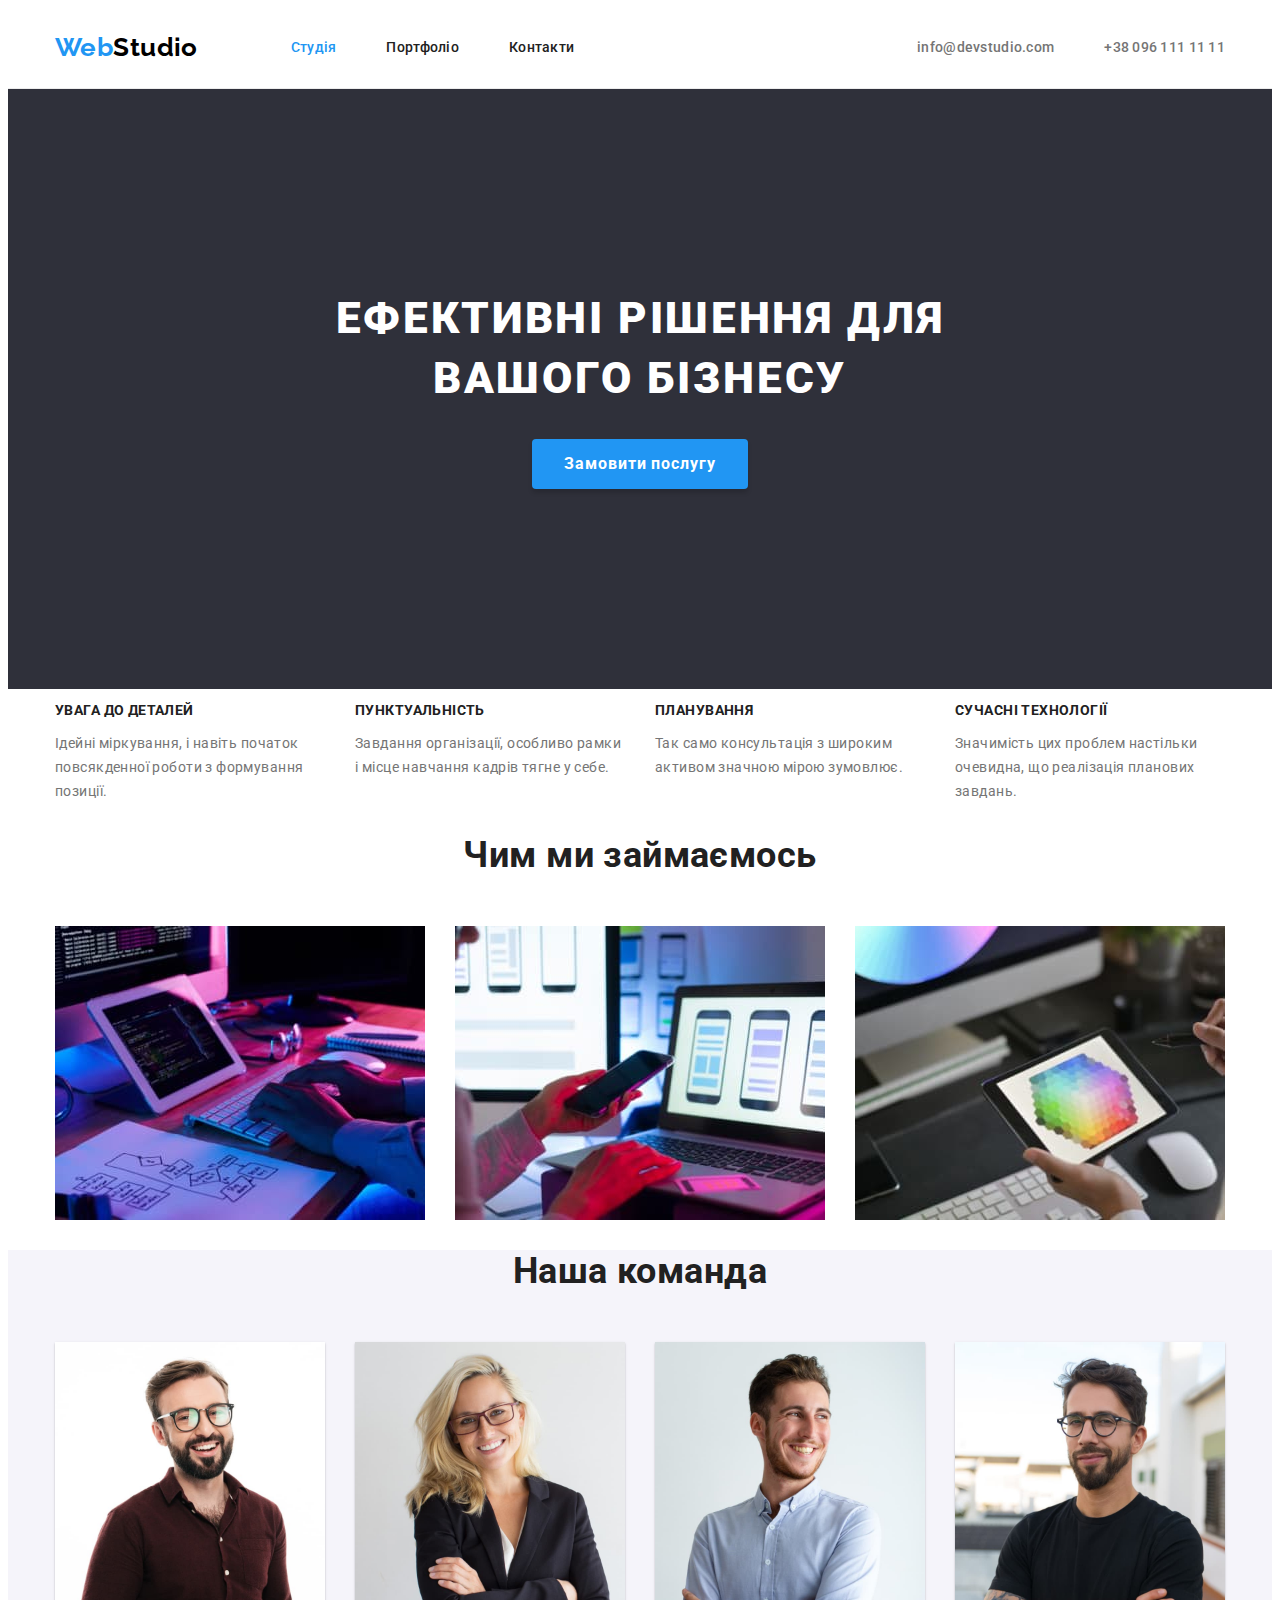
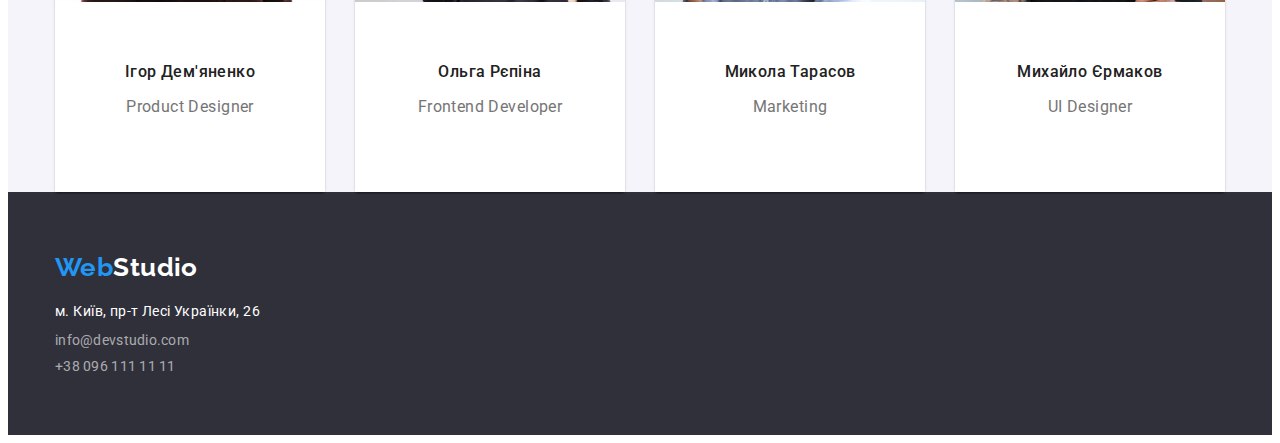
==== commit d375d058: "Добавление разметки" ====
--- a/index.html
+++ b/index.html
@@ -132,8 +132,10 @@
                   alt="Product Designer"
                   width="270"
               /></a>
-              <h3 class="team-person-name">Ігор Дем'яненко</h3>
-              <p class="team-person-position">Product Designer</p>
+              <div class="team-person-container">
+                <h3 class="team-person-name">Ігор Дем'яненко</h3>
+                <p class="team-person-position">Product Designer</p>
+              </div>
             </li>
             <li class="team-element">
               <a href=""
@@ -143,8 +145,10 @@
                   alt="Frontend Developer"
                   width="270"
               /></a>
-              <h3 class="team-person-name">Ольга Рєпіна</h3>
-              <p class="team-person-position">Frontend Developer</p>
+              <div class="team-person-container">
+                <h3 class="team-person-name">Ольга Рєпіна</h3>
+                <p class="team-person-position">Frontend Developer</p>
+              </div>
             </li>
             <li class="team-element">
               <a href=""
@@ -154,8 +158,10 @@
                   alt="Marketing"
                   width="270"
               /></a>
-              <h3 class="team-person-name">Микола Тарасов</h3>
-              <p class="team-person-position">Marketing</p>
+              <div class="team-person-container">
+                <h3 class="team-person-name">Микола Тарасов</h3>
+                <p class="team-person-position">Marketing</p>
+              </div>
             </li>
             <li class="team-element">
               <a href=""
@@ -165,8 +171,10 @@
                   alt="UI Designer"
                   width="270"
               /></a>
-              <h3 class="team-person-name">Михайло Єрмаков</h3>
-              <p class="team-person-position">UI Designer</p>
+              <div class="team-person-container">
+                <h3 class="team-person-name">Михайло Єрмаков</h3>
+                <p class="team-person-position">UI Designer</p>
+              </div>
             </li>
           </ul>
         </div>
@@ -178,14 +186,16 @@
       <div class="container footer-container">
         <a class="footer-logo" href=""> <span class="web">Web</span>Studio </a>
         <address class="footer-contacts">
-          <a
-            class="footer-adress"
-            href="https://www.google.com/maps/d/viewer?mid=10uSM3H-mIU3GznYo2szRIEphczw&hl=en_US&ll=50.42732700000001%2C30.538092&z=17"
-            target="_blank"
-            rel="noopener norefferer nofollow"
-            >м. Київ, пр-т Лесі Українки, 26</a
-          >
           <ul class="footer-contact-list">
+            <li>
+              <a
+                class="footer-adress"
+                href="https://www.google.com/maps/d/viewer?mid=10uSM3H-mIU3GznYo2szRIEphczw&hl=en_US&ll=50.42732700000001%2C30.538092&z=17"
+                target="_blank"
+                rel="noopener norefferer nofollow"
+                >м. Київ, пр-т Лесі Українки, 26</a
+              >
+            </li>
             <li>
               <a class="footer-contact-element" href="mailto:info@devstudio.com"
                 >info@devstudio.com</a
--- a/css/styles.css
+++ b/css/styles.css
@@ -62,8 +62,8 @@
 .h3,
 .p {
   list-style: none;
-  margin-top: 0;
-  margin-bottom: 0;
+  margin: 0;
+  padding: 0;
 }
 
 .container {
@@ -134,6 +134,7 @@
   font-weight: 500;
   line-height: 1.14;
   letter-spacing: 0.02em;
+  padding: 32px 0;
 
   text-decoration: none;
 
@@ -149,6 +150,7 @@
   font-weight: 500;
   line-height: 1.14;
   letter-spacing: 0.02em;
+  padding: 32px 0;
 
   text-decoration: none;
 
@@ -165,6 +167,7 @@
   line-height: 1.14;
   letter-spacing: 0.02em;
   text-decoration: none;
+  padding: 32px 0;
 
   color: var(--boulder-color);
 }
@@ -251,6 +254,10 @@
   color: var(--boulder-color);
 }
 
+.examples-section {
+  padding-top: 0;
+}
+
 .example-header,
 .team-header {
   font-weight: 700;
@@ -261,6 +268,10 @@
   color: var(--darkjunglegreen-color);
 }
 
+.team-section {
+  padding-top: 0;
+}
+
 .team-header {
   margin-bottom: 50px;
 }
@@ -284,6 +295,12 @@
   box-shadow: 0px 1px 3px rgba(0, 0, 0, 0.12), 0px 1px 1px rgba(0, 0, 0, 0.14),
     0px 2px 1px rgba(0, 0, 0, 0.2);
   border-radius: 0px 0px 4px 4px;
+}
+
+.team-person-container {
+  padding: 30px 0;
+  margin: 0;
+  background-color: var(--white-color);
 }
 
 .team-person-name {
@@ -417,8 +434,11 @@
   color: var(--white-color);
 }
 
+.footer-contacts {
+  margin-top: 20px;
+}
+
 .footer-adress {
-  margin-top: 20px;
   display: block;
   width: 231px;
   height: 21px;
@@ -429,11 +449,10 @@
   color: var(--white-color);
 }
 
-.footer-contact-list {
+.footer-contact-list > li:not(:last-child) {
   display: flex;
   flex-direction: column;
-  margin-top: 9px;
-  gap: 9px;
+  margin-bottom: 9px;
 }
 
 .footer-contact-element {
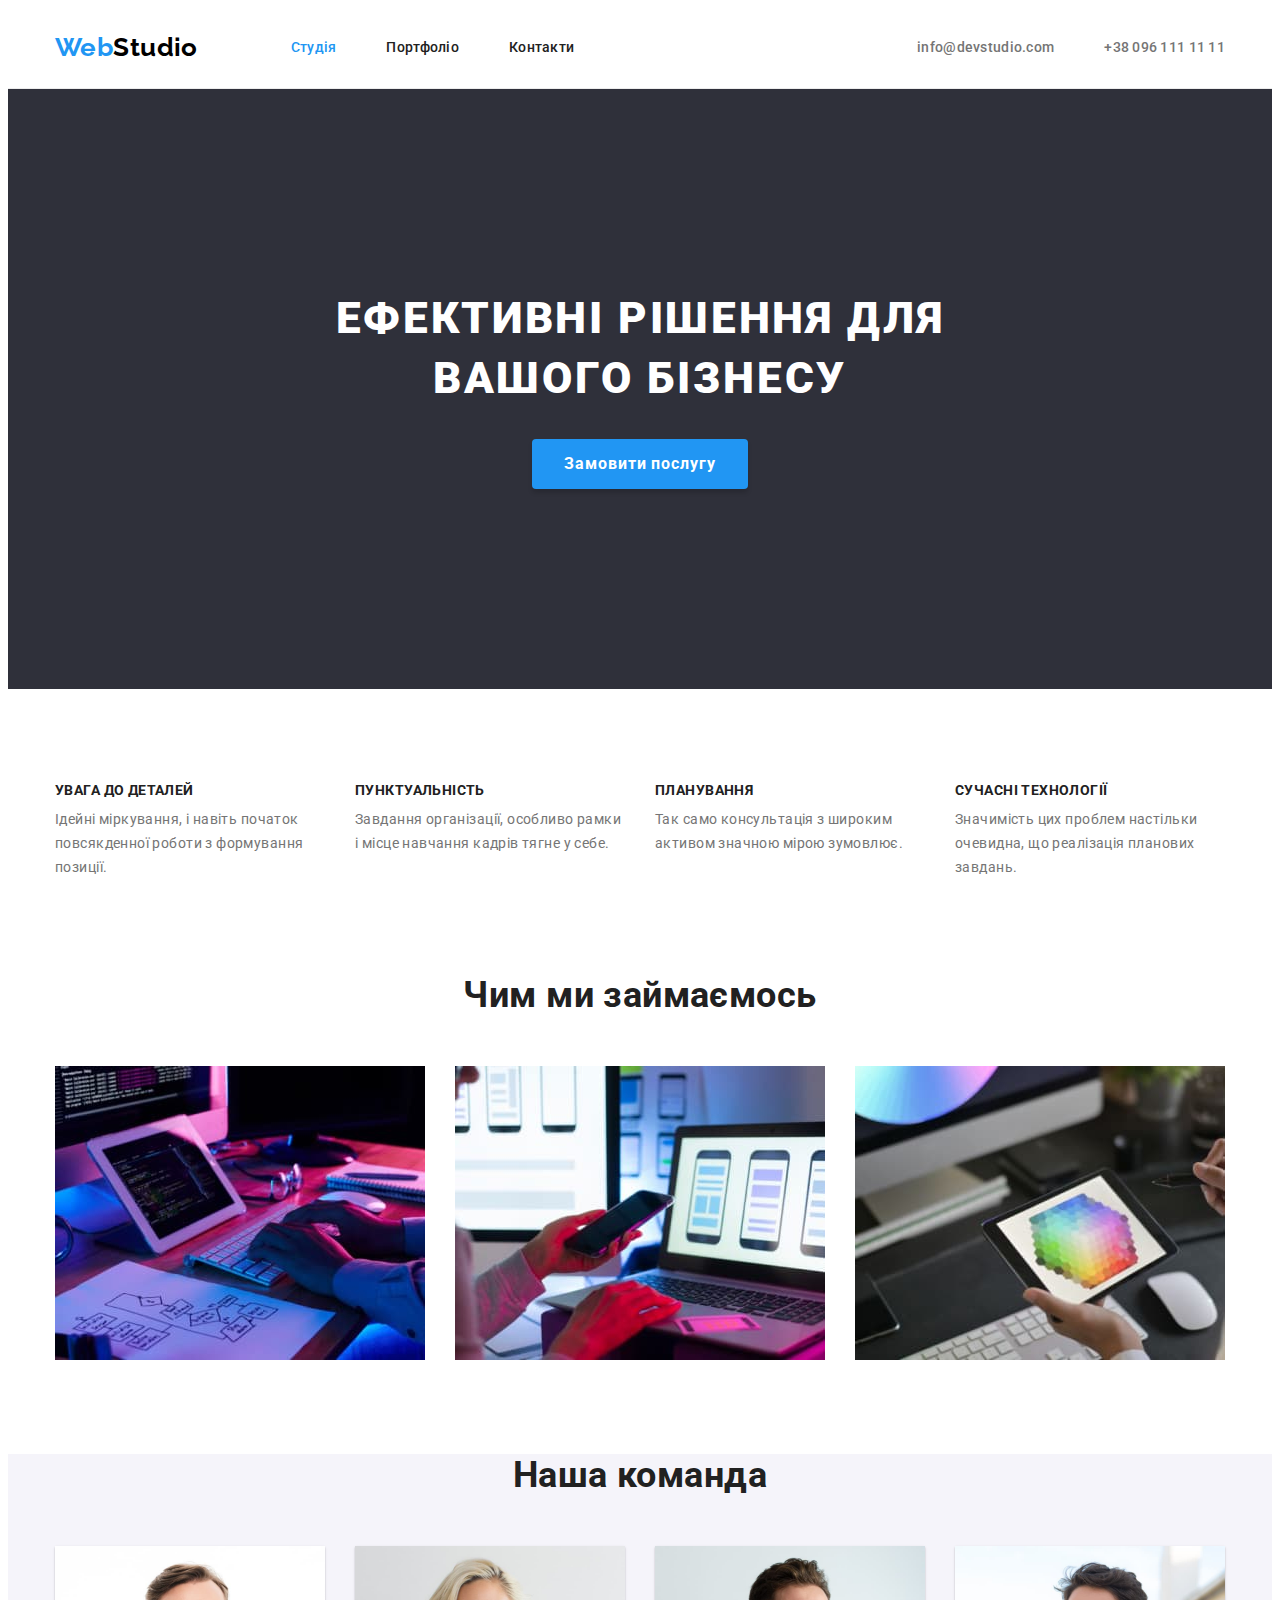
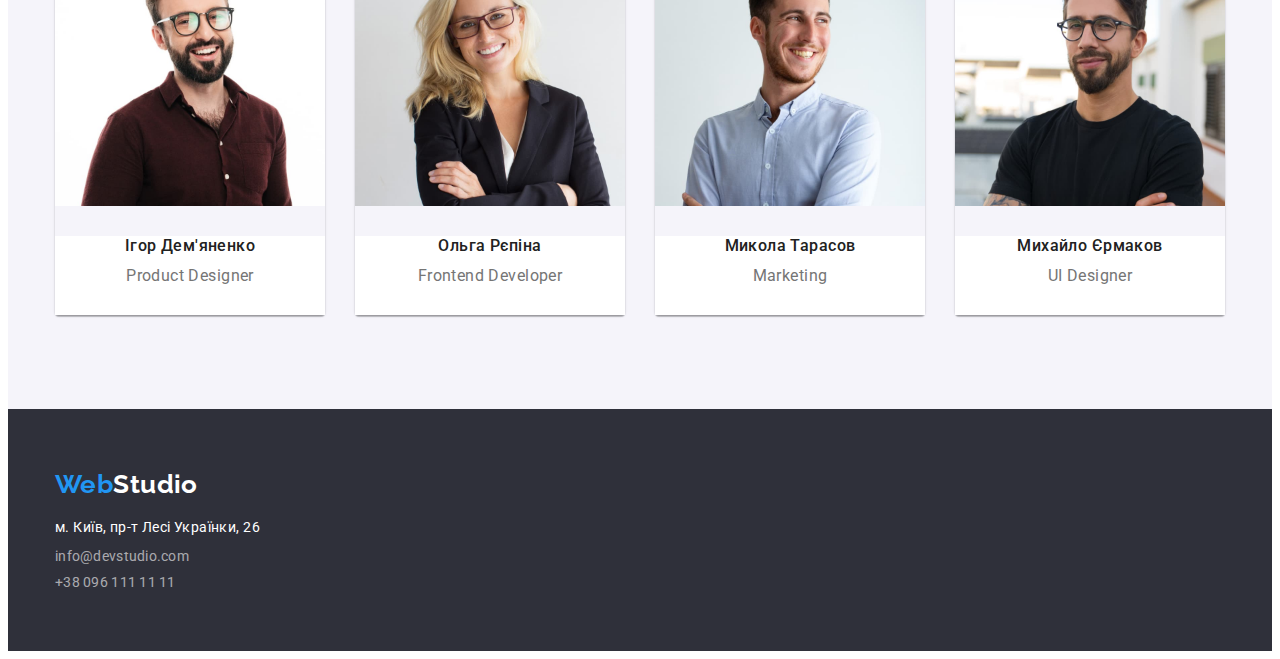
==== commit 9da61e5b: "Добавление разметки" ====
--- a/index.html
+++ b/index.html
@@ -48,7 +48,7 @@
 
     <main class="page-main">
       <!-- Герой -->
-      <section class="order-section">
+      <section class="section order-section">
         <h1 class="order-section-header">
           ЕФЕКТИВНІ РІШЕННЯ ДЛЯ ВАШОГО БІЗНЕСУ
         </h1>
@@ -58,7 +58,7 @@
       </section>
 
       <!-- Особенности -->
-      <section class="features-section">
+      <section class="section features-section">
         <div class="container">
           <h2 class="visually-hidden">Особливості</h2>
           <ul class="feature-list">
@@ -94,7 +94,7 @@
       </section>
 
       <!-- Примеры работ -->
-      <section class="examples-section">
+      <section class="section examples-section">
         <div class="container">
           <h2 class="example-header">Чим ми займаємось</h2>
           <ul class="example-list">
@@ -120,7 +120,7 @@
       </section>
 
       <!-- Наша Команда -->
-      <section class="team-section">
+      <section class="section team-section">
         <div class="container">
           <h2 class="team-header">Наша команда</h2>
           <ul class="team-list">
--- a/css/styles.css
+++ b/css/styles.css
@@ -60,6 +60,9 @@
 .h1,
 .h2,
 .h3,
+.h4,
+.h5,
+.h6,
 .p {
   list-style: none;
   margin: 0;
@@ -241,6 +244,8 @@
   font-size: 14px;
   line-height: 1.14;
   text-transform: uppercase;
+  margin: 0;
+  padding: 0;
 
   color: var(--darkjunglegreen-color);
 }
@@ -248,8 +253,6 @@
 .feature-text {
   line-height: 1.71;
   margin: 10px 0 0;
-
-  font-style: normal;
 
   color: var(--boulder-color);
 }
@@ -264,6 +267,8 @@
   font-size: 36px;
   line-height: 1.17;
   text-align: center;
+  margin: 0;
+  padding: 0;
 
   color: var(--darkjunglegreen-color);
 }
@@ -298,7 +303,7 @@
 }
 
 .team-person-container {
-  padding: 30px 0;
+  padding: 0;
   margin: 0;
   background-color: var(--white-color);
 }
@@ -318,6 +323,7 @@
   padding-bottom: 30px;
   font-size: 16px;
   line-height: 1.19;
+  margin: 0;
 
   text-align: center;
   font-style: normal;
@@ -400,7 +406,7 @@
 }
 
 .portfolio-element-name {
-  margin-bottom: 4px;
+  margin: 0 0 4px;
   font-weight: 700;
   font-size: 18px;
   line-height: 2;
@@ -419,6 +425,8 @@
   font-size: 16px;
   line-height: 1.88;
   font-style: normal;
+  margin: 0;
+  padding: 0;
 
   color: var(--boulder-color);
 }
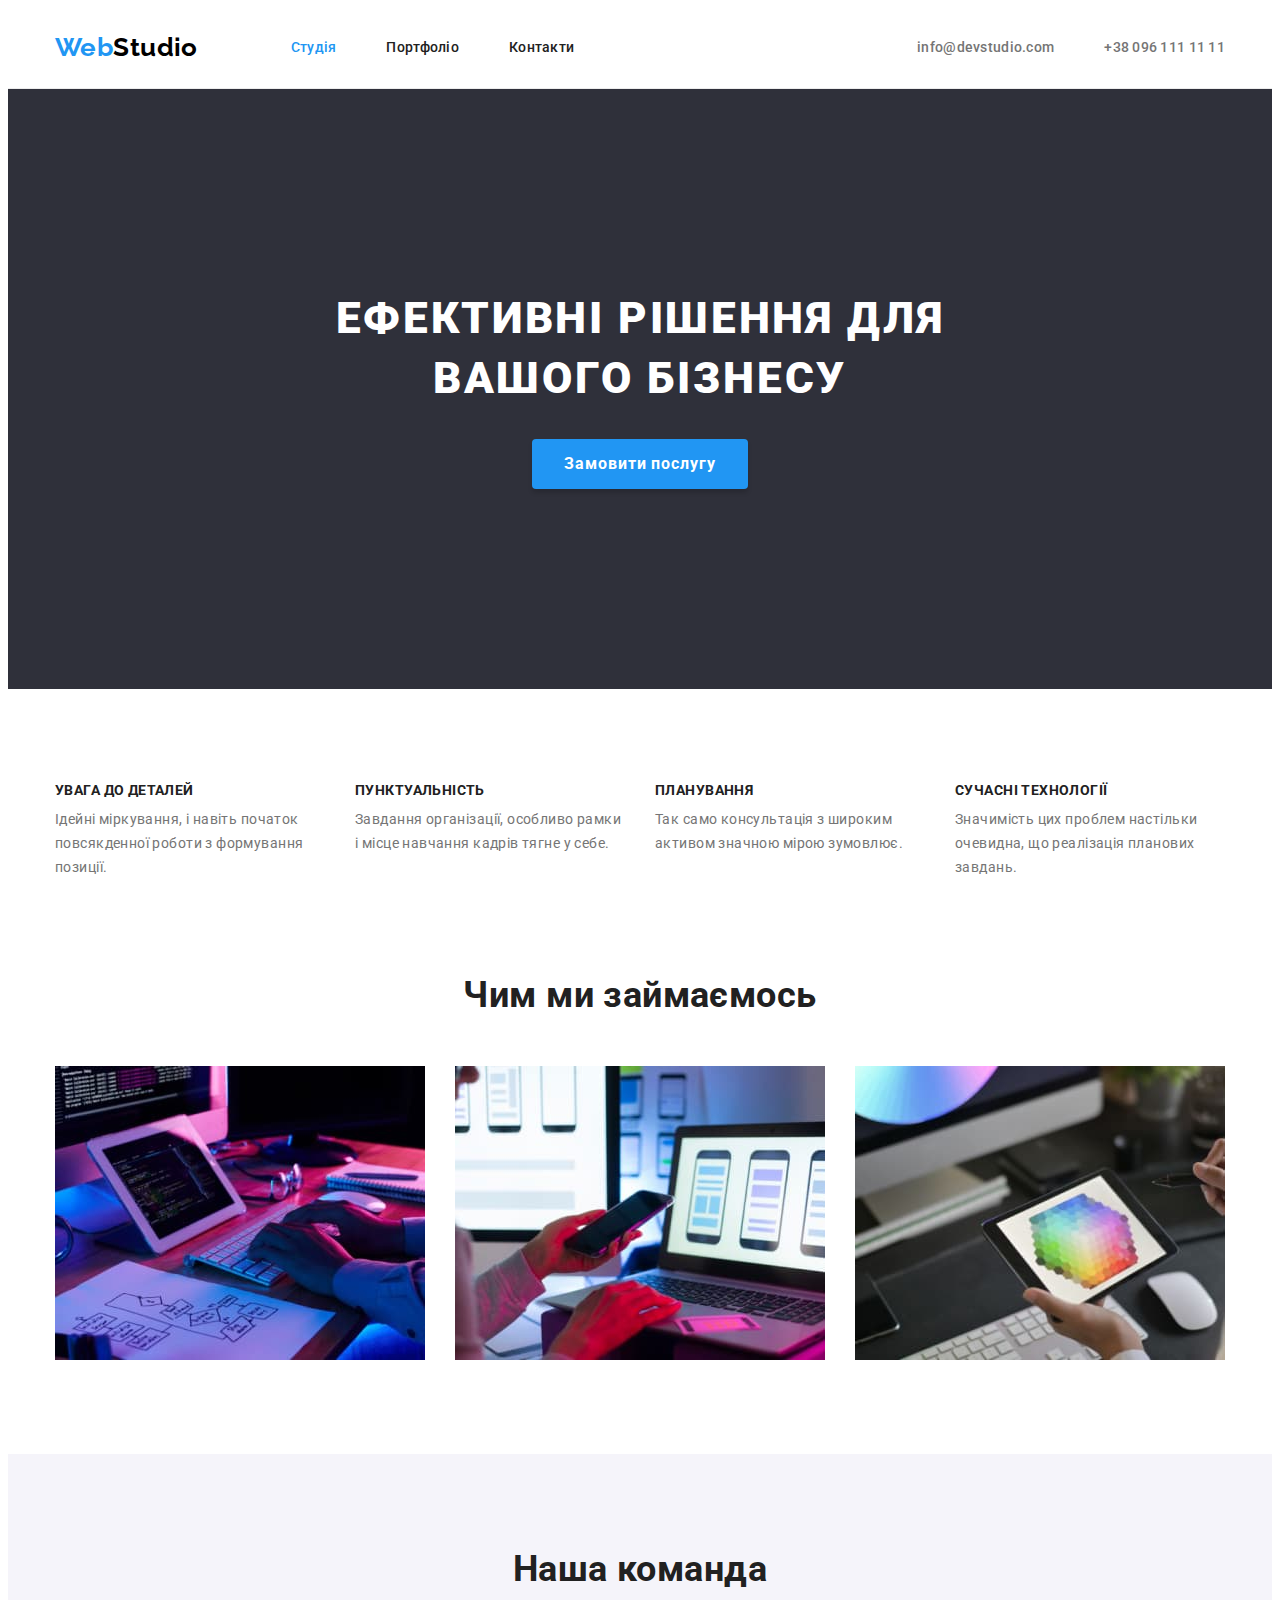
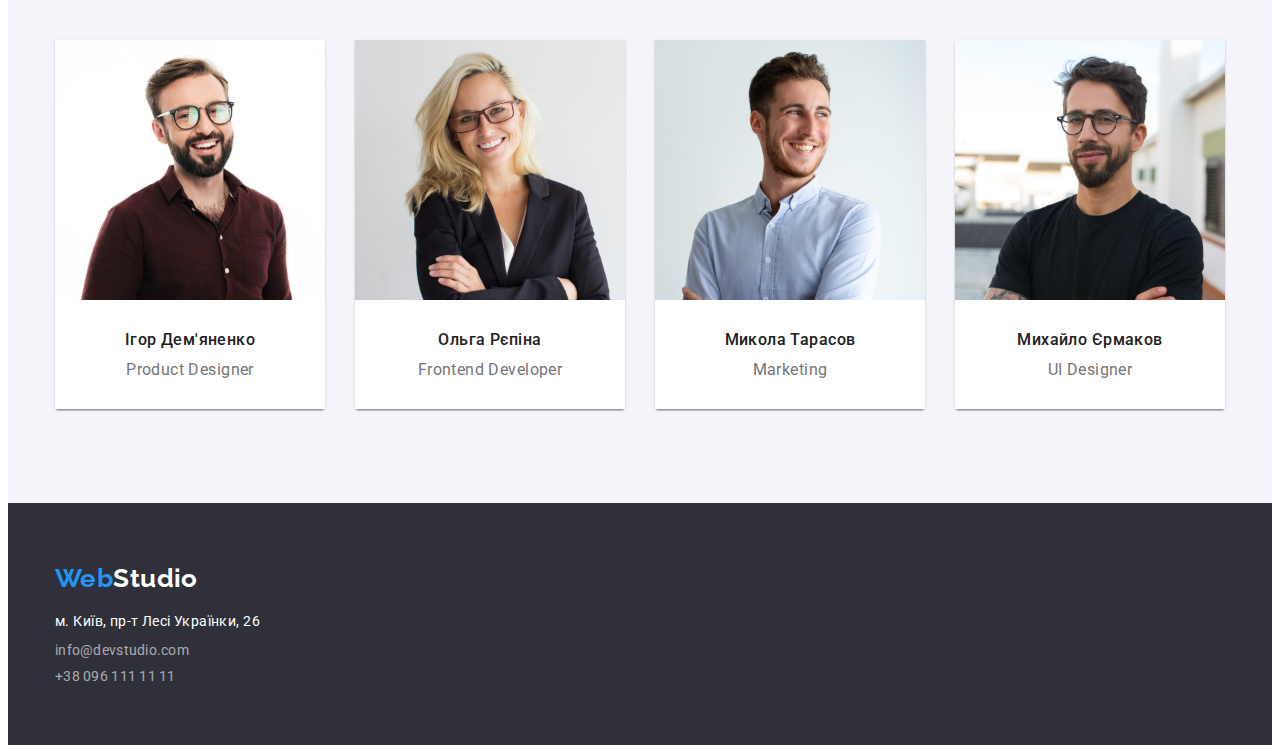
==== commit 1db70a03: "Добавление разметки" ====
--- a/index.html
+++ b/index.html
@@ -125,52 +125,51 @@
           <h2 class="team-header">Наша команда</h2>
           <ul class="team-list">
             <li class="team-element">
-              <a href=""
-                ><img
+              
+                <img
                   class="team-person"
                   src="./images/Product_Designer.jpg"
                   alt="Product Designer"
                   width="270"
-              /></a>
+              />
               <div class="team-person-container">
                 <h3 class="team-person-name">Ігор Дем'яненко</h3>
                 <p class="team-person-position">Product Designer</p>
               </div>
             </li>
             <li class="team-element">
-              <a href=""
-                ><img
+              
+                <img
                   class="team-person"
                   src="./images/Frontend_Developer.jpg"
                   alt="Frontend Developer"
                   width="270"
-              /></a>
+              />
               <div class="team-person-container">
                 <h3 class="team-person-name">Ольга Рєпіна</h3>
                 <p class="team-person-position">Frontend Developer</p>
               </div>
             </li>
             <li class="team-element">
-              <a href=""
-                ><img
+              <img
                   class="team-person"
                   src="./images/Marketing.jpg"
                   alt="Marketing"
                   width="270"
-              /></a>
+              />
               <div class="team-person-container">
                 <h3 class="team-person-name">Микола Тарасов</h3>
                 <p class="team-person-position">Marketing</p>
               </div>
             </li>
             <li class="team-element">
-              <a href=""
-                ><img
+             
+                <img
                   class="team-person"
                   src="./images/UI_Designer.jpg"
                   alt="UI Designer"
                   width="270"
-              /></a>
+              />
               <div class="team-person-container">
                 <h3 class="team-person-name">Михайло Єрмаков</h3>
                 <p class="team-person-position">UI Designer</p>
--- a/css/styles.css
+++ b/css/styles.css
@@ -279,6 +279,7 @@
 
 .team-header {
   margin-bottom: 50px;
+  padding-top: 94px;
 }
 
 .example-list {
@@ -300,19 +301,20 @@
   box-shadow: 0px 1px 3px rgba(0, 0, 0, 0.12), 0px 1px 1px rgba(0, 0, 0, 0.14),
     0px 2px 1px rgba(0, 0, 0, 0.2);
   border-radius: 0px 0px 4px 4px;
+  background-color: var(--white-color);
 }
 
 .team-person-container {
-  padding: 0;
+  padding: 30px 10px;
   margin: 0;
   background-color: var(--white-color);
 }
 
 .team-person-name {
-  margin: 30px 0 10px;
   font-weight: 500;
   font-size: 16px;
   line-height: 1.19;
+  margin: 0 auto 10px;
 
   text-align: center;
 
@@ -320,7 +322,6 @@
 }
 
 .team-person-position {
-  padding-bottom: 30px;
   font-size: 16px;
   line-height: 1.19;
   margin: 0;
@@ -402,7 +403,6 @@
 
 .portfolio-element {
   width: 370px;
-  border: 1px solid var(--dawnpink-color);
 }
 
 .portfolio-element-name {
